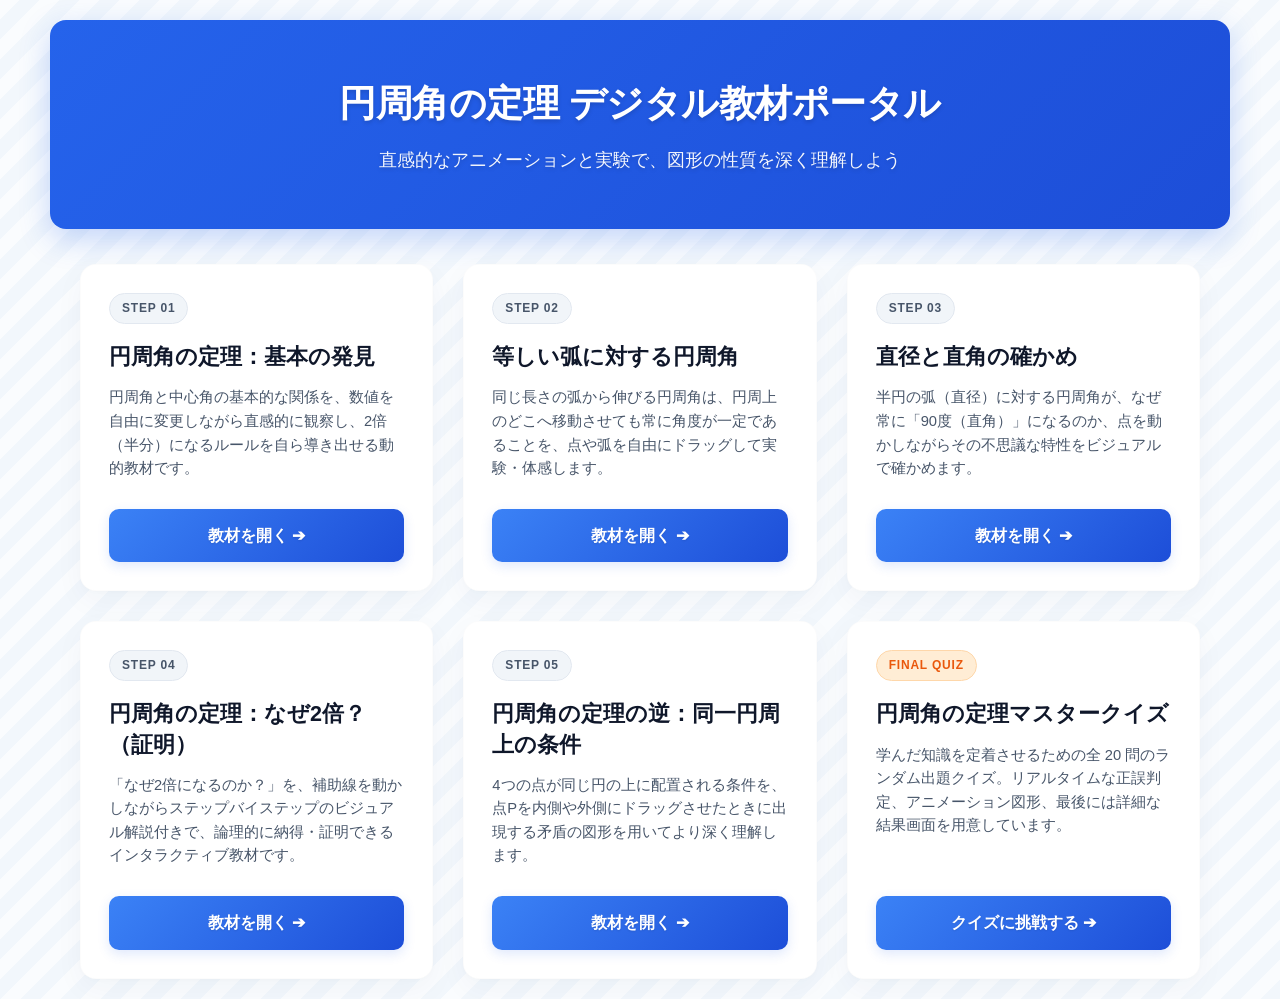
==== index.html @ 13864839 "Add files via upload" ====
<!DOCTYPE html>
<html lang="ja">
<head>
    <meta charset="UTF-8">
    <meta name="viewport" content="width=device-width, initial-scale=1.0">
    <title>円周角の定理 デジタル教材ポータル</title>
    <link rel="stylesheet" href="style.css">
    <style>
        /* index.html固有の最高級モダンレイアウト記述 */
        header {
            background: linear-gradient(135deg, #2563eb, #1d4ed8); /* 深みのある鮮やかなグラデーション */
            color: white;
            padding: 55px 20px;
            text-align: center;
            border-radius: 16px;
            box-shadow: 0 10px 30px rgba(37, 99, 235, 0.25);
            max-width: 1140px;
            margin: 0 auto 35px auto;
            text-shadow: 0 2px 4px rgba(0,0,0,0.15);
        }

        header h1 {
            margin: 0;
            font-size: 2.3rem;
            font-weight: 800;
            letter-spacing: -0.5px;
        }

        header p {
            margin: 12px 0 0 0;
            font-size: 1.1rem;
            opacity: 0.95;
            font-weight: 500;
        }

        main {
            max-width: 1140px;
            margin: 0 auto;
            padding: 0 10px;
            width: 100%;
            box-sizing: border-box;
        }

        .grid {
            display: grid;
            grid-template-columns: repeat(auto-fill, minmax(320px, 1fr));
            gap: 30px;
            text-align: left;
        }

        .card {
            background-color: #ffffff;
            border-radius: 16px;
            /* 柔らかく大きな高級シャドウ */
            box-shadow: 0 10px 30px rgba(0, 50, 100, 0.04), 0 2px 4px rgba(0, 0, 0, 0.01);
            overflow: hidden;
            display: flex;
            flex-direction: column;
            transition: transform 0.25s cubic-bezier(0.4, 0, 0.2, 1), box-shadow 0.25s cubic-bezier(0.4, 0, 0.2, 1);
            border: 1px solid rgba(0,0,0,0.01);
        }

        .card:hover {
            transform: translateY(-6px); /* ふわっと大きく浮き上がる */
            box-shadow: 0 20px 40px rgba(0, 50, 100, 0.12);
        }

        .card-body {
            padding: 28px;
            flex-grow: 1;
        }

        .step-badge {
            display: inline-block;
            background-color: #f1f5f9;
            color: #475569;
            font-size: 0.75rem;
            font-weight: 800;
            padding: 5px 12px;
            border-radius: 30px;
            margin-bottom: 18px;
            letter-spacing: 0.8px;
            border: 1px solid #e2e8f0;
        }
        
        .card:last-child .step-badge {
            background-color: #ffedd5;
            color: #ea580c;
            border-color: #fed7aa;
        }

        .card-title {
            margin: 0 0 14px 0;
            font-size: 1.35rem;
            font-weight: 800;
            color: #0f172a;
            line-height: 1.4;
        }

        .card-text {
            margin: 0;
            color: #475569;
            font-size: 0.92rem;
            line-height: 1.6;
        }

        .card-footer {
            padding: 0 28px 28px 28px;
            background-color: #ffffff;
        }

        .btn-link {
            display: flex;
            align-items: center;
            justify-content: center;
            background: linear-gradient(135deg, #3b82f6, #1d4ed8);
            color: white;
            text-decoration: none;
            padding: 14px;
            border-radius: 10px;
            font-weight: 800;
            font-size: 1rem;
            box-shadow: 0 4px 12px rgba(37, 99, 235, 0.15);
            text-shadow: 0 1px 2px rgba(0,0,0,0.1);
            transition: all 0.2s ease;
        }

        .btn-link:hover {
            background: linear-gradient(135deg, #60a5fa, #2563eb);
            box-shadow: 0 6px 18px rgba(37, 99, 235, 0.3);
            transform: translateY(-1px);
        }
        .btn-link:active {
            transform: translateY(1px);
        }
    </style>
</head>
<body>

    <header>
        <h1>円周角の定理 デジタル教材ポータル</h1>
        <p>直感的なアニメーションと実験で、図形の性質を深く理解しよう</p>
    </header>

    <main>
        <div class="grid">
            <div class="card">
                <div class="card-body">
                    <span class="step-badge">STEP 01</span>
                    <h2 class="card-title">円周角の定理：基本の発見</h2>
                    <p class="card-text">円周角と中心角の基本的な関係を、数値を自由に変更しながら直感的に観察し、2倍（半分）になるルールを自ら導き出せる動的教材です。</p>
                </div>
                <div class="card-footer">
                    <a href="step1.html" class="btn-link">教材を開く ➔</a>
                </div>
            </div>

            <div class="card">
                <div class="card-body">
                    <span class="step-badge">STEP 02</span>
                    <h2 class="card-title">等しい弧に対する円周角</h2>
                    <p class="card-text">同じ長さの弧から伸びる円周角は、円周上のどこへ移動させても常に角度が一定であることを、点や弧を自由にドラッグして実験・体感します。</p>
                </div>
                <div class="card-footer">
                    <a href="step2.html" class="btn-link">教材を開く ➔</a>
                </div>
            </div>

            <div class="card">
                <div class="card-body">
                    <span class="step-badge">STEP 03</span>
                    <h2 class="card-title">直径と直角の確かめ</h2>
                    <p class="card-text">半円の弧（直径）に対する円周角が、なぜ常に「90度（直角）」になるのか、点を動かしながらその不思議な特性をビジュアルで確かめます。</p>
                </div>
                <div class="card-footer">
                    <a href="step3.html" class="btn-link">教材を開く ➔</a>
                </div>
            </div>

            <div class="card">
                <div class="card-body">
                    <span class="step-badge">STEP 04</span>
                    <h2 class="card-title">円周角の定理：なぜ2倍？（証明）</h2>
                    <p class="card-text">「なぜ2倍になるのか？」を、補助線を動かしながらステップバイステップのビジュアル解説付きで、論理的に納得・証明できるインタラクティブ教材です。</p>
                </div>
                <div class="card-footer">
                    <a href="step4.html" class="btn-link">教材を開く ➔</a>
                </div>
            </div>

            <div class="card">
                <div class="card-body">
                    <span class="step-badge">STEP 05</span>
                    <h2 class="card-title">円周角の定理の逆：同一円周上の条件</h2>
                    <p class="card-text">4つの点が同じ円の上に配置される条件を、点Pを内側や外側にドラッグさせたときに出現する矛盾の図形を用いてより深く理解します。</p>
                </div>
                <div class="card-footer">
                    <a href="step5.html" class="btn-link">教材を開く ➔</a>
                </div>
            </div>

            <div class="card">
                <div class="card-body">
                    <span class="step-badge">FINAL QUIZ</span>
                    <h2 class="card-title">円周角の定理マスタークイズ</h2>
                    <p class="card-text">学んだ知識を定着させるための全 20 問のランダム出題クイズ。リアルタイムな正誤判定、アニメーション図形、最後には詳細な結果画面を用意しています。</p>
                </div>
                <div class="card-footer">
                    <a href="step6.html" class="btn-link">クイズに挑戦する ➔</a>
                </div>
            </div>
        </div>
    </main>

</body>
</html>
---- style.css ----
@charset "UTF-8";

/* ==========================================================================
   全般的な基本スタイル設定（洗練された清潔感のあるストライプ背景）
   ========================================================================== */
body {
    font-family: 'Helvetica Neue', Arial, 'Hiragino Kaku Gothic ProN', 'Hiragino Sans', Meiryo, sans-serif;
    text-align: center;
    margin: 0;
    padding: 20px;
    color: #2d3748; /* 文字色を少し濃くしてくっきりと */
    line-height: 1.6;

    /* 清潔感のある、気持ち悪さのないアイスブルー */
    background-color: #f2f7fc;
    
    /* 純白の細い斜めラインを等間隔で引くCSS幾何学デザイン */
    background-image: linear-gradient(
        135deg, 
        rgba(255, 255, 255, 0.6) 25%, 
        transparent 25%, 
        transparent 50%, 
        rgba(255, 255, 255, 0.6) 50%, 
        rgba(255, 255, 255, 0.6) 75%, 
        transparent 75%, 
        transparent
    );
    background-size: 40px 40px;
    
    /* 非常に静かに、心地よくラインが流れ続けるアニメーション */
    animation: cleanStripes 40s linear infinite;
}

@keyframes cleanStripes {
    0% { background-position: 0 0; }
    100% { background-position: 40px 40px; }
}

/* タイトルなどの装飾（一貫性を持たせるため追加） */
h2 {
    font-weight: 800;
    color: #0f172a;
    margin-top: 30px;
    margin-bottom: 5px;
}

/* 共通の説明テキストスタイル */
.description {
    max-width: 620px;
    margin: 0 auto 20px auto;
    font-size: 0.98em;
    line-height: 1.6;
    color: #4a5568;
    background: rgba(255, 255, 255, 0.7);
    padding: 10px 15px;
    border-radius: 30px;
    display: inline-block;
    box-shadow: 0 2px 8px rgba(0,0,0,0.02);
}

/* ==========================================================================
   レイアウトコンテナ（全ページで破綻しない共通分割定義）
   ========================================================================== */
.container { 
    display: flex; 
    flex-direction: row; 
    align-items: flex-end; /* 下側を綺麗に揃える */
    justify-content: center; 
    gap: 50px; 
    max-width: 1300px; 
    margin: 40px auto; 
    padding: 0 20px;
    box-sizing: border-box;
}

/* ==========================================================================
   作図キャンバスまわりのデザイン（立体的なシャドウ）
   ========================================================================= */
.canvas-area,
.canvas-container {
    display: flex;
    flex-direction: column;
    align-items: center;
    flex: 0 0 auto;
}

canvas {
    border: none;
    background-color: #ffffff;
    border-radius: 16px; /* 角をより丸くしてモダンに */
    box-shadow: 0 12px 30px rgba(0, 50, 100, 0.08), 0 2px 4px rgba(0, 0, 0, 0.02);
    cursor: pointer;
    transition: transform 0.2s ease;
}
canvas:hover {
    transform: scale(1.01); /* マウスを乗せるとわずかに浮き上がる */
}

/* ==========================================================================
   コントロール・角度表示エリア（カード型の高級感あるデザイン）
   ========================================================================== */
.controls {
    width: 100%;
    margin-bottom: 15px;
    background: #ffffff;
    padding: 20px 25px;
    border-radius: 14px;
    box-shadow: 0 10px 25px rgba(0, 50, 100, 0.05);
    box-sizing: border-box;
    display: flex;
    flex-direction: column;
    gap: 15px;
    align-items: center;
    justify-content: center;
    border: 1px solid rgba(0, 123, 255, 0.05);
    font-size: 0.95rem;
    color: #334155;
}

.controls label {
    display: flex;
    align-items: center;
    justify-content: center;
    gap: 12px;
    font-weight: 700;
    color: #2d3748;
    font-size: 1.05rem;
}

/* 数値入力フォーム（STEP1用） */
input[type="number"] {
    padding: 8px 12px;
    border: 2px solid #cbd5e1;
    border-radius: 8px;
    font-size: 1.05rem;
    font-weight: bold;
    width: 80px;
    text-align: center;
    color: #1e293b;
    background-color: #f8fafc;
    transition: all 0.2s ease;
}
input[type="number"]:focus {
    border-color: #3b82f6;
    background-color: #ffffff;
    outline: none;
    box-shadow: 0 0 0 3px rgba(59, 130, 246, 0.15);
}

/* スライダーバー */
input[type="range"] {
    -webkit-appearance: none;
    appearance: none;
    width: 280px;
    height: 8px;
    background: #e2e8f0;
    border-radius: 6px;
    outline: none;
    vertical-align: middle;
    margin-left: 10px;
}
input[type="range"]::-webkit-slider-thumb {
    -webkit-appearance: none;
    width: 22px;
    height: 22px;
    border-radius: 50%;
    background: linear-gradient(135deg, #3b82f6, #1d4ed8); /* 青のグラデーションツマミ */
    cursor: pointer;
    box-shadow: 0 2px 6px rgba(29, 78, 216, 0.3);
    transition: transform 0.1s ease, background 0.2s;
}
input[type="range"]::-webkit-slider-thumb:hover {
    transform: scale(1.15);
    background: linear-gradient(135deg, #60a5fa, #1d4ed8);
}

#angleVal {
    display: inline-block;
    min-width: 40px;
    text-align: right;
    color: #2563eb;
    font-size: 1.2rem;
    font-weight: 800;
}

/* 角度の数値表示バッジ（色みをはっきりと、読みやすく変更） */
.angle-display {
    font-weight: 800;
    padding: 8px 16px;
    border-radius: 30px;
    font-size: 1rem;
    letter-spacing: 0.5px;
    box-shadow: 0 2px 8px rgba(0,0,0,0.04);
}
#pAngleDisplay { color: #dc2626; background-color: #fee2e2; border: 1px solid #fca5a5; }
#qAngleDisplay { color: #16a34a; background-color: #dcfce7; border: 1px solid #86efac; }

.hint {
    font-size: 0.88em;
    font-weight: bold;
    color: #475569;
    margin-top: 12px;
    background: #e2e8f0;
    padding: 6px 16px;
    border-radius: 30px;
    display: inline-block;
}

/* ==========================================================================
   ボタンのデザイン（地味さをなくした最高級のグラデーション仕様）
   ========================================================================== */
.btn-group {
    display: flex;
    justify-content: space-between;
    gap: 12px;
    margin-top: 20px;
    padding-top: 0;
    width: 100%;
}

.controls button,
.btn-group button {
    flex: 1;
    min-width: 0;
    padding: 12px 14px;
    font-weight: 800;
    font-size: 0.95rem;
    cursor: pointer;
    /* 鮮やかで美しい青の立体グラデーション */
    background: linear-gradient(135deg, #3b82f6, #1d4ed8);
    color: white;
    border: none;
    border-radius: 4px;
    display: inline-flex;
    align-items: center;
    justify-content: center;
    gap: 6px;
    box-shadow: 0 4px 12px rgba(37, 99, 235, 0.2);
    text-shadow: 0 1px 2px rgba(0,0,0,0.1);
    transition: all 0.2s cubic-bezier(0.4, 0, 0.2, 1);
    white-space: nowrap;
    margin: 0 !important;
}

/* スマホ等でのボタン縦並び調整 */
.controls { flex-direction: column; }
@media (min-width: 400px) { .controls { flex-direction: row; flex-wrap: wrap; } }

button:hover:not(:disabled) {
    background: linear-gradient(135deg, #60a5fa, #2563eb);
    box-shadow: 0 6px 18px rgba(37, 99, 235, 0.35);
    transform: translateY(-2px); /* ボタンが少し浮く */
}
button:active:not(:disabled) {
    transform: translateY(1px); /* 押した時に凹む心地よいフィードバック */
    box-shadow: 0 2px 6px rgba(37, 99, 235, 0.2);
}
button:disabled {
    background: #e2e8f0;
    color: #94a3b8;
    box-shadow: none;
    text-shadow: none;
    cursor: not-allowed;
}

/* リセット系ボタン（シックで洗練されたダークグレー） */
#resetBtn,
#resetBlanksBtn {
    background: linear-gradient(135deg, #64748b, #334155);
    box-shadow: 0 4px 12px rgba(51, 65, 85, 0.2);
}
#resetBtn:hover,
#resetBlanksBtn:hover {
    background: linear-gradient(135deg, #94a3b8, #475569);
    box-shadow: 0 6px 18px rgba(51, 65, 85, 0.35);
}

/* ==========================================================================
   右側：解説パネル・ステップカードのデザイン
   ========================================================================== */
.panel {
    flex: 1 1 580px;
    max-width: 580px;
    text-align: left;
    background: #f8fafc;
    padding: 25px;
    border-radius: 12px;
    box-shadow: 0 1px 3px rgba(0,0,0,0.05);
    box-sizing: border-box;
    display: flex;
    flex-direction: column;
    border: 1px solid rgba(0,0,0,0.02);
    margin-bottom: 5px;
}

.panel h3 {
    margin-top: 0;
    color: #0f172a;
    font-size: 1.2rem;
    font-weight: 800;
    border-bottom: 2px solid #f1f5f9;
    padding-bottom: 12px;
    margin-bottom: 15px;
}

.panel hr {
    border: 0;
    border-top: 1px solid #e2e8f0;
    margin-bottom: 20px;
}

.click-notice {
    background-color: #fff7ed;
    color: #ea580c;
    border: 1px solid #ffedd5;
    padding: 12px 15px;
    border-radius: 10px;
    font-size: 0.95em;
    font-weight: 800;
    margin-bottom: 20px;
    text-align: center;
    box-shadow: 0 2px 6px rgba(234, 88, 12, 0.04);
}

.proof-step {
    min-height: 160px;
    font-size: 0.95rem;
    line-height: 1.7;
    color: #334155;
    margin-bottom: 15px;
    padding: 16px;
    border-left: 6px solid #cbd5e1;
    background: #f8fafc;
    border-radius: 0 10px 10px 0;
    transition: all 0.3s cubic-bezier(0.4, 0, 0.2, 1);
    opacity: 0.5;
}

/* 証明ステップの一覧を出すページ用のアクティブ表示 */
.proof-step.active {
    border-left-color: #2563eb;
    background: #eff6ff;
    box-shadow: 0 6px 15px rgba(37, 99, 235, 0.06);
    opacity: 1;
    transform: translateX(4px); /* アクティブなステップが右に少しズレて際立つ */
}
.proof-step strong {
    font-size: 1.1rem;
    color: #0f172a;
    display: inline-block;
    margin-bottom: 8px;
}

/* ==========================================================================
   伏せ字（シークレットマスク）のデザイン
   ========================================================================== */
.secret-blank {
    display: inline-block;
    background: linear-gradient(135deg, #fef3c7, #fde68a); /* うっすらグラデーション */
    border: 1px dashed #d97706 !important;
    color: transparent !important;
    padding: 4px 10px;
    margin: 2px 4px;
    border-radius: 6px;
    user-select: none;
    transition: all 0.2s ease;
    font-weight: bold;
    position: relative;
    text-shadow: none !important;
    pointer-events: none;
    box-shadow: 0 2px 4px rgba(217, 119, 6, 0.05);
}

.proof-step.active .secret-blank:not(.revealed) {
    cursor: pointer;
    pointer-events: auto;
}
.proof-step.active .secret-blank:not(.revealed):hover {
    background: linear-gradient(135deg, #fde68a, #fcd34d);
    border-color: #b45309 !important;
    transform: scale(1.05);
    box-shadow: 0 4px 8px rgba(217, 119, 6, 0.15);
}

.secret-blank.revealed {
    background: linear-gradient(135deg, #f0fdf4, #dcfce7) !important;
    border: 1px solid #16a34a !important;
    color: #14532d !important;
    cursor: default;
    pointer-events: none;
    transform: none !important;
    box-shadow: none;
}

.secret-blank mjx-container { visibility: hidden; }
.secret-blank.revealed mjx-container { visibility: visible; }

/* ==========================================================================
   右下：固定配置の家ボタン（🏠）＆極上モダンツールチップ
   ========================================================================== */
   .home-btn {
    position: fixed; 
    bottom: 25px; 
    right: 25px; 
    z-index: 9999; 
    background: linear-gradient(135deg, #2563eb, #1d4ed8); 
    color: white; 
    width: 56px; 
    height: 56px; 
    border-radius: 50%; 
    display: flex; 
    align-items: center; 
    justify-content: center; 
    text-decoration: none; 
    font-size: 24px; 
    box-shadow: 0 4px 14px rgba(37, 99, 235, 0.4); 
    transition: transform 0.25s cubic-bezier(0.34, 1.56, 0.64, 1); /* 弾むような小気味いい動き */
}

/* カーソルが乗ったときのボタン本体の拡大 */
.home-btn:hover {
    transform: scale(1.1) rotate(-5deg); /* わずかに傾けて遊び心をプラス */
}

/* ツールチップ（吹き出し本体） */
.home-btn::after {
    content: "ポータルに戻る";
    position: absolute;
    bottom: 74px; /* ボタンとの距離を最適化 */
    right: 0;
    background: rgba(15, 23, 42, 0.95); /* 深いネイビー＋わずかな透過 */
    backdrop-filter: blur(4px); /* 背景をほんのりぼかすモダンエフェクト */
    color: #ffffff;
    font-size: 11px;
    font-weight: 600;
    letter-spacing: 0.5px;
    padding: 7px 14px;
    border-radius: 20px; /* 丸みのあるカプセル型にして今風に */
    white-space: nowrap;
    box-shadow: 0 10px 20px rgba(15, 23, 42, 0.15), 0 3px 6px rgba(15, 23, 42, 0.1);
    opacity: 0;
    pointer-events: none;
    transform: translateY(8px) scale(0.95); /* 下から小さく湧き出るような初期状態 */
    transition: opacity 0.2s cubic-bezier(0.4, 0, 0.2, 1), 
                transform 0.2s cubic-bezier(0.4, 0, 0.2, 1);
}

/* 吹き出しの小さな三角形（矢印）を新規追加！ */
.home-btn::before {
    content: "";
    position: absolute;
    bottom: 66px;
    right: 22px; /* ボタンの中央に綺麗に合わせる調整 */
    border-width: 5px 5px 0 5px;
    border-style: solid;
    border-color: rgba(15, 23, 42, 0.95) transparent transparent transparent;
    opacity: 0;
    pointer-events: none;
    transform: translateY(8px);
    transition: opacity 0.2s cubic-bezier(0.4, 0, 0.2, 1), 
                transform 0.2s cubic-bezier(0.4, 0, 0.2, 1);
}

/* ホバーしたときに吹き出しと矢印をふわっと連動表示 */
.home-btn:hover::after,
.home-btn:hover::before {
    opacity: 1;
    transform: translateY(0) scale(1);
}

/* ==========================================================================
   レスポンシブメディアクエリ（全画面対応）
   ========================================================================== */
@media (max-width: 1024px) {
    .container {
        flex-direction: column;
        align-items: center;
        gap: 30px;
    }
    .panel {
        max-width: 100%;
        width: 100%;
        min-width: 100%;
    }
}
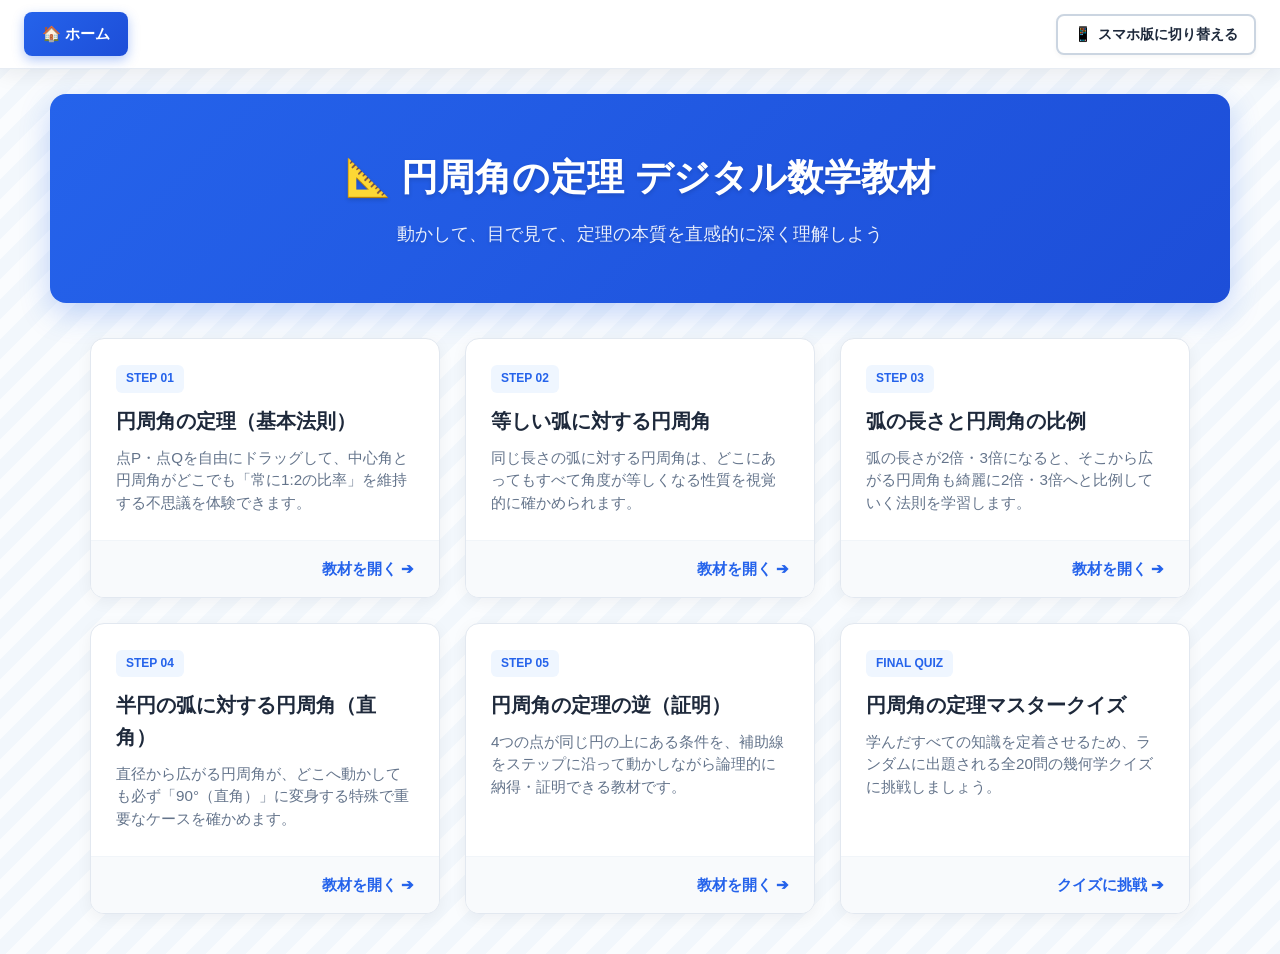
==== commit 1f13b2d7: "Update index.html" ====
--- a/index.html
+++ b/index.html
@@ -6,9 +6,8 @@
     <title>円周角の定理 デジタル教材ポータル</title>
     <link rel="stylesheet" href="style.css">
     <style>
-        /* index.html固有の最高級モダンレイアウト記述 */
-        header {
-            background: linear-gradient(135deg, #2563eb, #1d4ed8); /* 深みのある鮮やかなグラデーション */
+        header.hero-section {
+            background: linear-gradient(135deg, #2563eb, #1d4ed8);
             color: white;
             padding: 55px 20px;
             text-align: center;
@@ -18,199 +17,137 @@
             margin: 0 auto 35px auto;
             text-shadow: 0 2px 4px rgba(0,0,0,0.15);
         }
-
-        header h1 {
-            margin: 0;
-            font-size: 2.3rem;
-            font-weight: 800;
-            letter-spacing: -0.5px;
-        }
-
-        header p {
-            margin: 12px 0 0 0;
-            font-size: 1.1rem;
-            opacity: 0.95;
-            font-weight: 500;
-        }
-
-        main {
+        header.hero-section h1 { margin: 0; font-size: 2.3rem; font-weight: 800; }
+        header.hero-section p { margin: 12px 0 0 0; font-size: 1.1rem; opacity: 0.9; }
+        .grid {
+            display: grid;
+            grid-template-columns: repeat(auto-fit, minmax(320px, 1fr));
+            gap: 25px;
             max-width: 1140px;
             margin: 0 auto;
-            padding: 0 10px;
-            width: 100%;
+            padding: 0 20px;
             box-sizing: border-box;
         }
-
-        .grid {
-            display: grid;
-            grid-template-columns: repeat(auto-fill, minmax(320px, 1fr));
-            gap: 30px;
-            text-align: left;
-        }
-
         .card {
-            background-color: #ffffff;
-            border-radius: 16px;
-            /* 柔らかく大きな高級シャドウ */
-            box-shadow: 0 10px 30px rgba(0, 50, 100, 0.04), 0 2px 4px rgba(0, 0, 0, 0.01);
-            overflow: hidden;
+            background: #ffffff;
+            border-radius: 14px;
+            box-shadow: 0 4px 16px rgba(15, 23, 42, 0.05);
+            border: 1px solid #e2e8f0;
             display: flex;
             flex-direction: column;
-            transition: transform 0.25s cubic-bezier(0.4, 0, 0.2, 1), box-shadow 0.25s cubic-bezier(0.4, 0, 0.2, 1);
-            border: 1px solid rgba(0,0,0,0.01);
+            overflow: hidden;
+            transition: all 0.25s ease;
         }
-
-        .card:hover {
-            transform: translateY(-6px); /* ふわっと大きく浮き上がる */
-            box-shadow: 0 20px 40px rgba(0, 50, 100, 0.12);
-        }
-
-        .card-body {
-            padding: 28px;
-            flex-grow: 1;
-        }
-
+        .card:hover { transform: translateY(-4px); box-shadow: 0 12px 24px rgba(15, 23, 42, 0.1); }
+        .card-body { padding: 25px; flex-grow: 1; text-align: left; }
         .step-badge {
             display: inline-block;
-            background-color: #f1f5f9;
-            color: #475569;
+            background: #eff6ff;
+            color: #2563eb;
+            padding: 4px 10px;
+            border-radius: 6px;
             font-size: 0.75rem;
-            font-weight: 800;
-            padding: 5px 12px;
-            border-radius: 30px;
-            margin-bottom: 18px;
-            letter-spacing: 0.8px;
-            border: 1px solid #e2e8f0;
+            font-weight: 700;
+            margin-bottom: 12px;
         }
-        
-        .card:last-child .step-badge {
-            background-color: #ffedd5;
-            color: #ea580c;
-            border-color: #fed7aa;
-        }
-
-        .card-title {
-            margin: 0 0 14px 0;
-            font-size: 1.35rem;
-            font-weight: 800;
-            color: #0f172a;
-            line-height: 1.4;
-        }
-
-        .card-text {
-            margin: 0;
-            color: #475569;
-            font-size: 0.92rem;
-            line-height: 1.6;
-        }
-
-        .card-footer {
-            padding: 0 28px 28px 28px;
-            background-color: #ffffff;
-        }
-
-        .btn-link {
-            display: flex;
-            align-items: center;
-            justify-content: center;
-            background: linear-gradient(135deg, #3b82f6, #1d4ed8);
-            color: white;
-            text-decoration: none;
-            padding: 14px;
-            border-radius: 10px;
-            font-weight: 800;
-            font-size: 1rem;
-            box-shadow: 0 4px 12px rgba(37, 99, 235, 0.15);
-            text-shadow: 0 1px 2px rgba(0,0,0,0.1);
-            transition: all 0.2s ease;
-        }
-
-        .btn-link:hover {
-            background: linear-gradient(135deg, #60a5fa, #2563eb);
-            box-shadow: 0 6px 18px rgba(37, 99, 235, 0.3);
-            transform: translateY(-1px);
-        }
-        .btn-link:active {
-            transform: translateY(1px);
-        }
+        .card-title { margin: 0 0 10px 0; font-size: 1.25rem; font-weight: 700; color: #1e293b; }
+        .card-text { margin: 0; font-size: 0.95rem; color: #64748b; line-height: 1.5; }
+        .card-footer { padding: 15px 25px; background: #f8fafc; border-top: 1px solid #f1f5f9; text-align: right; }
+        .btn-link { color: #2563eb; text-decoration: none; font-weight: 700; font-size: 0.95rem; }
     </style>
 </head>
 <body>
 
-    <header>
-        <h1>円周角の定理 デジタル教材ポータル</h1>
-        <p>直感的なアニメーションと実験で、図形の性質を深く理解しよう</p>
-    </header>
+<header class="custom-header">
+    <a href="index.html" class="enhanced-home-btn">🏠 ホーム</a>
+    <button id="toggleViewBtn" class="toggle-view-btn">
+        <span id="toggleViewIcon">📱</span> <span id="toggleViewText">スマホ版に切り替える</span>
+    </button>
+</header>
 
-    <main>
-        <div class="grid">
-            <div class="card">
-                <div class="card-body">
-                    <span class="step-badge">STEP 01</span>
-                    <h2 class="card-title">円周角の定理：基本の発見</h2>
-                    <p class="card-text">円周角と中心角の基本的な関係を、数値を自由に変更しながら直感的に観察し、2倍（半分）になるルールを自ら導き出せる動的教材です。</p>
-                </div>
-                <div class="card-footer">
-                    <a href="step1.html" class="btn-link">教材を開く ➔</a>
-                </div>
-            </div>
+<header class="hero-section">
+    <h1>📐 円周角の定理 デジタル数学教材</h1>
+    <p>動かして、目で見て、定理の本質を直感的に深く理解しよう</p>
+</header>
 
-            <div class="card">
-                <div class="card-body">
-                    <span class="step-badge">STEP 02</span>
-                    <h2 class="card-title">等しい弧に対する円周角</h2>
-                    <p class="card-text">同じ長さの弧から伸びる円周角は、円周上のどこへ移動させても常に角度が一定であることを、点や弧を自由にドラッグして実験・体感します。</p>
-                </div>
-                <div class="card-footer">
-                    <a href="step2.html" class="btn-link">教材を開く ➔</a>
-                </div>
-            </div>
+<main class="grid">
+    <div class="card">
+        <div class="card-body">
+            <span class="step-badge">STEP 01</span>
+            <h2 class="card-title">円周角の定理（基本法則）</h2>
+            <p class="card-text">点P・点Qを自由にドラッグして、中心角と円周角がどこでも「常に1:2の比率」を維持する不思議を体験できます。</p>
+        </div>
+        <div class="card-footer"><a href="step1.html" class="btn-link">教材を開く ➔</a></div>
+    </div>
+    <div class="card">
+        <div class="card-body">
+            <span class="step-badge">STEP 02</span>
+            <h2 class="card-title">等しい弧に対する円周角</h2>
+            <p class="card-text">同じ長さの弧に対する円周角は、どこにあってもすべて角度が等しくなる性質を視覚的に確かめられます。</p>
+        </div>
+        <div class="card-footer"><a href="step2.html" class="btn-link">教材を開く ➔</a></div>
+    </div>
+    <div class="card">
+        <div class="card-body">
+            <span class="step-badge">STEP 03</span>
+            <h2 class="card-title">弧の長さと円周角の比例</h2>
+            <p class="card-text">弧の長さが2倍・3倍になると、そこから広がる円周角も綺麗に2倍・3倍へと比例していく法則を学習します。</p>
+        </div>
+        <div class="card-footer"><a href="step3.html" class="btn-link">教材を開く ➔</a></div>
+    </div>
+    <div class="card">
+        <div class="card-body">
+            <span class="step-badge">STEP 04</span>
+            <h2 class="card-title">半円の弧に対する円周角（直角）</h2>
+            <p class="card-text">直径から広がる円周角が、どこへ動かしても必ず「90°（直角）」に変身する特殊で重要なケースを確かめます。</p>
+        </div>
+        <div class="card-footer"><a href="step4.html" class="btn-link">教材を開く ➔</a></div>
+    </div>
+    <div class="card">
+        <div class="card-body">
+            <span class="step-badge">STEP 05</span>
+            <h2 class="card-title">円周角の定理の逆（証明）</h2>
+            <p class="card-text">4つの点が同じ円の上にある条件を、補助線をステップに沿って動かしながら論理的に納得・証明できる教材です。</p>
+        </div>
+        <div class="card-footer"><a href="step5.html" class="btn-link">教材を開く ➔</a></div>
+    </div>
+    <div class="card">
+        <div class="card-body">
+            <span class="step-badge">FINAL QUIZ</span>
+            <h2 class="card-title">円周角の定理マスタークイズ</h2>
+            <p class="card-text">学んだすべての知識を定着させるため、ランダムに出題される全20問の幾何学クイズに挑戦しましょう。</p>
+        </div>
+        <div class="card-footer"><a href="step6.html" class="btn-link">クイズに挑戦 ➔</a></div>
+    </div>
+</main>
 
-            <div class="card">
-                <div class="card-body">
-                    <span class="step-badge">STEP 03</span>
-                    <h2 class="card-title">直径と直角の確かめ</h2>
-                    <p class="card-text">半円の弧（直径）に対する円周角が、なぜ常に「90度（直角）」になるのか、点を動かしながらその不思議な特性をビジュアルで確かめます。</p>
-                </div>
-                <div class="card-footer">
-                    <a href="step3.html" class="btn-link">教材を開く ➔</a>
-                </div>
-            </div>
+<script>
+document.addEventListener("DOMContentLoaded", () => {
+    const toggleViewBtn = document.getElementById("toggleViewBtn");
+    const toggleViewIcon = document.getElementById("toggleViewIcon");
+    const toggleViewText = document.getElementById("toggleViewText");
+    const body = document.body;
 
-            <div class="card">
-                <div class="card-body">
-                    <span class="step-badge">STEP 04</span>
-                    <h2 class="card-title">円周角の定理：なぜ2倍？（証明）</h2>
-                    <p class="card-text">「なぜ2倍になるのか？」を、補助線を動かしながらステップバイステップのビジュアル解説付きで、論理的に納得・証明できるインタラクティブ教材です。</p>
-                </div>
-                <div class="card-footer">
-                    <a href="step4.html" class="btn-link">教材を開く ➔</a>
-                </div>
-            </div>
+    if(localStorage.getItem("forcedMobile") === "true") {
+        body.classList.add("forced-mobile");
+        toggleViewIcon.textContent = "💻";
+        toggleViewText.textContent = "PC版に切り替える";
+    }
 
-            <div class="card">
-                <div class="card-body">
-                    <span class="step-badge">STEP 05</span>
-                    <h2 class="card-title">円周角の定理の逆：同一円周上の条件</h2>
-                    <p class="card-text">4つの点が同じ円の上に配置される条件を、点Pを内側や外側にドラッグさせたときに出現する矛盾の図形を用いてより深く理解します。</p>
-                </div>
-                <div class="card-footer">
-                    <a href="step5.html" class="btn-link">教材を開く ➔</a>
-                </div>
-            </div>
-
-            <div class="card">
-                <div class="card-body">
-                    <span class="step-badge">FINAL QUIZ</span>
-                    <h2 class="card-title">円周角の定理マスタークイズ</h2>
-                    <p class="card-text">学んだ知識を定着させるための全 20 問のランダム出題クイズ。リアルタイムな正誤判定、アニメーション図形、最後には詳細な結果画面を用意しています。</p>
-                </div>
-                <div class="card-footer">
-                    <a href="step6.html" class="btn-link">クイズに挑戦する ➔</a>
-                </div>
-            </div>
-        </div>
-    </main>
-
+    toggleViewBtn.addEventListener("click", () => {
+        if (body.classList.contains("forced-mobile")) {
+            body.classList.remove("forced-mobile");
+            localStorage.setItem("forcedMobile", "false");
+            toggleViewIcon.textContent = "📱";
+            toggleViewText.textContent = "スマホ版に切り替える";
+        } else {
+            body.classList.add("forced-mobile");
+            localStorage.setItem("forcedMobile", "true");
+            toggleViewIcon.textContent = "💻";
+            toggleViewText.textContent = "PC版に切り替える";
+        }
+    });
+});
+</script>
 </body>
-</html>+</html>
--- a/style.css
+++ b/style.css
@@ -1,20 +1,16 @@
 @charset "UTF-8";
 
 /* ==========================================================================
-   全般的な基本スタイル設定（洗練された清潔感のあるストライプ背景）
+   全般的な基本スタイル設定
    ========================================================================== */
 body {
     font-family: 'Helvetica Neue', Arial, 'Hiragino Kaku Gothic ProN', 'Hiragino Sans', Meiryo, sans-serif;
     text-align: center;
     margin: 0;
-    padding: 20px;
-    color: #2d3748; /* 文字色を少し濃くしてくっきりと */
+    padding: 0 0 40px 0;
+    color: #2d3748;
     line-height: 1.6;
-
-    /* 清潔感のある、気持ち悪さのないアイスブルー */
     background-color: #f2f7fc;
-    
-    /* 純白の細い斜めラインを等間隔で引くCSS幾何学デザイン */
     background-image: linear-gradient(
         135deg, 
         rgba(255, 255, 255, 0.6) 25%, 
@@ -26,460 +22,186 @@
         transparent
     );
     background-size: 40px 40px;
-    
-    /* 非常に静かに、心地よくラインが流れ続けるアニメーション */
-    animation: cleanStripes 40s linear infinite;
-}
-
-@keyframes cleanStripes {
-    0% { background-position: 0 0; }
-    100% { background-position: 40px 40px; }
-}
-
-/* タイトルなどの装飾（一貫性を持たせるため追加） */
-h2 {
-    font-weight: 800;
-    color: #0f172a;
-    margin-top: 30px;
-    margin-bottom: 5px;
-}
-
-/* 共通の説明テキストスタイル */
-.description {
-    max-width: 620px;
-    margin: 0 auto 20px auto;
-    font-size: 0.98em;
-    line-height: 1.6;
-    color: #4a5568;
-    background: rgba(255, 255, 255, 0.7);
-    padding: 10px 15px;
-    border-radius: 30px;
+}
+
+/* ==========================================================================
+   新設：最高級モダン共通ヘッダー
+   ========================================================================== */
+.custom-header {
+    display: flex;
+    justify-content: space-between;
+    align-items: center;
+    background: rgba(255, 255, 255, 0.95);
+    backdrop-filter: blur(8px);
+    padding: 12px 24px;
+    box-shadow: 0 4px 20px rgba(15, 23, 42, 0.08);
+    position: sticky;
+    top: 0;
+    z-index: 1000;
+    margin-bottom: 25px;
+    border-bottom: 1px solid rgba(226, 232, 240, 0.8);
+    box-sizing: border-box;
+    width: 100%;
+}
+
+/* 劇的に目立つようにしたホームボタン */
+.custom-header .enhanced-home-btn {
+    display: inline-flex;
+    align-items: center;
+    gap: 8px;
+    background: linear-gradient(135deg, #2563eb, #1d4ed8);
+    color: #ffffff;
+    text-decoration: none;
+    padding: 10px 18px;
+    border-radius: 8px;
+    font-weight: bold;
+    font-size: 0.95rem;
+    box-shadow: 0 4px 12px rgba(37, 99, 235, 0.35);
+    transition: all 0.25s cubic-bezier(0.4, 0, 0.2, 1);
+}
+.custom-header .enhanced-home-btn:hover {
+    transform: translateY(-1px);
+    box-shadow: 0 6px 16px rgba(37, 99, 235, 0.45);
+    background: linear-gradient(135deg, #1d4ed8, #1e40af);
+}
+
+/* トグル式：単一の版切り替えボタン */
+.custom-header .toggle-view-btn {
+    background: #ffffff;
+    color: #1e293b;
+    border: 2px solid #cbd5e1;
+    padding: 9px 16px;
+    border-radius: 8px;
+    font-weight: 700;
+    font-size: 0.9rem;
+    cursor: pointer;
+    transition: all 0.2s ease;
+    display: inline-flex;
+    align-items: center;
+    gap: 6px;
+    box-shadow: 0 2px 5px rgba(0,0,0,0.04);
+}
+.custom-header .toggle-view-btn:hover {
+    background: #f8fafc;
+    border-color: #94a3b8;
+}
+
+/* ==========================================================================
+   ナビゲーションボタン群・高級吹き出しツールチップ
+   ========================================================================== */
+.nav-tooltip-wrapper {
+    position: relative;
     display: inline-block;
-    box-shadow: 0 2px 8px rgba(0,0,0,0.02);
-}
-
-/* ==========================================================================
-   レイアウトコンテナ（全ページで破綻しない共通分割定義）
-   ========================================================================== */
-.container { 
-    display: flex; 
-    flex-direction: row; 
-    align-items: flex-end; /* 下側を綺麗に揃える */
-    justify-content: center; 
-    gap: 50px; 
-    max-width: 1300px; 
-    margin: 40px auto; 
+}
+
+.nav-tooltip-wrapper button,
+.controls button {
+    padding: 10px 16px;
+    font-size: 0.95rem;
+    cursor: pointer;
+    border-radius: 6px;
+    border: 1px solid #cbd5e1;
+    background: #ffffff;
+    transition: all 0.2s;
+    font-weight: 600;
+}
+
+.nav-tooltip-wrapper button:disabled {
+    opacity: 0.4;
+    cursor: not-allowed;
+}
+
+/* 汎用吹き出しツールチップ */
+.nav-tooltip-wrapper .tooltip-text {
+    visibility: hidden;
+    width: 160px;
+    background-color: rgba(15, 23, 42, 0.96);
+    color: #ffffff;
+    text-align: center;
+    border-radius: 8px;
+    padding: 8px 12px;
+    position: absolute;
+    z-index: 1100;
+    bottom: 130%;
+    left: 50%;
+    transform: translateX(-50%) translateY(6px);
+    opacity: 0;
+    font-size: 0.8rem;
+    font-weight: 600;
+    line-height: 1.4;
+    transition: opacity 0.2s, transform 0.2s;
+    pointer-events: none;
+    box-shadow: 0 6px 16px rgba(0, 0, 0, 0.2);
+}
+.nav-tooltip-wrapper .tooltip-text::after {
+    content: "";
+    position: absolute;
+    top: 100%;
+    left: 50%;
+    margin-left: -6px;
+    border-width: 6px;
+    border-style: solid;
+    border-color: rgba(15, 23, 42, 0.96) transparent transparent transparent;
+}
+
+/* 初期状態：通常テキストを表示、アイコンは隠す */
+.btn-text-normal { display: inline; }
+.btn-text-icon { display: none; }
+
+/* ==========================================================================
+   レイアウト用共通設定
+   ========================================================================== */
+.container {
+    display: flex;
+    flex-direction: row;
+    justify-content: center;
+    align-items: flex-start;
+    gap: 30px;
+    max-width: 1200px;
+    margin: 0 auto;
     padding: 0 20px;
     box-sizing: border-box;
 }
 
-/* ==========================================================================
-   作図キャンバスまわりのデザイン（立体的なシャドウ）
-   ========================================================================= */
-.canvas-area,
-.canvas-container {
+canvas {
+    background: #ffffff;
+    border-radius: 8px;
+    box-shadow: 0 4px 12px rgba(0,0,0,0.06);
+}
+
+.controls {
+    margin-bottom: 15px;
+    background: #ffffff;
+    padding: 15px;
+    border-radius: 8px;
+    box-shadow: 0 2px 8px rgba(0,0,0,0.04);
     display: flex;
-    flex-direction: column;
-    align-items: center;
-    flex: 0 0 auto;
-}
-
-canvas {
-    border: none;
-    background-color: #ffffff;
-    border-radius: 16px; /* 角をより丸くしてモダンに */
-    box-shadow: 0 12px 30px rgba(0, 50, 100, 0.08), 0 2px 4px rgba(0, 0, 0, 0.02);
-    cursor: pointer;
-    transition: transform 0.2s ease;
-}
-canvas:hover {
-    transform: scale(1.01); /* マウスを乗せるとわずかに浮き上がる */
-}
-
-/* ==========================================================================
-   コントロール・角度表示エリア（カード型の高級感あるデザイン）
-   ========================================================================== */
-.controls {
-    width: 100%;
-    margin-bottom: 15px;
-    background: #ffffff;
-    padding: 20px 25px;
-    border-radius: 14px;
-    box-shadow: 0 10px 25px rgba(0, 50, 100, 0.05);
-    box-sizing: border-box;
-    display: flex;
-    flex-direction: column;
-    gap: 15px;
+    flex-wrap: wrap;
+    gap: 12px;
     align-items: center;
     justify-content: center;
-    border: 1px solid rgba(0, 123, 255, 0.05);
-    font-size: 0.95rem;
-    color: #334155;
-}
-
-.controls label {
-    display: flex;
-    align-items: center;
-    justify-content: center;
-    gap: 12px;
-    font-weight: 700;
-    color: #2d3748;
-    font-size: 1.05rem;
-}
-
-/* 数値入力フォーム（STEP1用） */
-input[type="number"] {
-    padding: 8px 12px;
-    border: 2px solid #cbd5e1;
-    border-radius: 8px;
-    font-size: 1.05rem;
-    font-weight: bold;
-    width: 80px;
-    text-align: center;
-    color: #1e293b;
-    background-color: #f8fafc;
-    transition: all 0.2s ease;
-}
-input[type="number"]:focus {
-    border-color: #3b82f6;
-    background-color: #ffffff;
-    outline: none;
-    box-shadow: 0 0 0 3px rgba(59, 130, 246, 0.15);
-}
-
-/* スライダーバー */
-input[type="range"] {
-    -webkit-appearance: none;
-    appearance: none;
-    width: 280px;
-    height: 8px;
-    background: #e2e8f0;
-    border-radius: 6px;
-    outline: none;
-    vertical-align: middle;
-    margin-left: 10px;
-}
-input[type="range"]::-webkit-slider-thumb {
-    -webkit-appearance: none;
-    width: 22px;
-    height: 22px;
-    border-radius: 50%;
-    background: linear-gradient(135deg, #3b82f6, #1d4ed8); /* 青のグラデーションツマミ */
-    cursor: pointer;
-    box-shadow: 0 2px 6px rgba(29, 78, 216, 0.3);
-    transition: transform 0.1s ease, background 0.2s;
-}
-input[type="range"]::-webkit-slider-thumb:hover {
-    transform: scale(1.15);
-    background: linear-gradient(135deg, #60a5fa, #1d4ed8);
-}
-
-#angleVal {
-    display: inline-block;
-    min-width: 40px;
-    text-align: right;
-    color: #2563eb;
-    font-size: 1.2rem;
-    font-weight: 800;
-}
-
-/* 角度の数値表示バッジ（色みをはっきりと、読みやすく変更） */
-.angle-display {
-    font-weight: 800;
-    padding: 8px 16px;
-    border-radius: 30px;
-    font-size: 1rem;
-    letter-spacing: 0.5px;
-    box-shadow: 0 2px 8px rgba(0,0,0,0.04);
-}
-#pAngleDisplay { color: #dc2626; background-color: #fee2e2; border: 1px solid #fca5a5; }
-#qAngleDisplay { color: #16a34a; background-color: #dcfce7; border: 1px solid #86efac; }
-
-.hint {
-    font-size: 0.88em;
-    font-weight: bold;
-    color: #475569;
-    margin-top: 12px;
-    background: #e2e8f0;
-    padding: 6px 16px;
-    border-radius: 30px;
-    display: inline-block;
-}
-
-/* ==========================================================================
-   ボタンのデザイン（地味さをなくした最高級のグラデーション仕様）
-   ========================================================================== */
-.btn-group {
-    display: flex;
-    justify-content: space-between;
-    gap: 12px;
-    margin-top: 20px;
-    padding-top: 0;
-    width: 100%;
-}
-
-.controls button,
-.btn-group button {
-    flex: 1;
-    min-width: 0;
-    padding: 12px 14px;
-    font-weight: 800;
-    font-size: 0.95rem;
-    cursor: pointer;
-    /* 鮮やかで美しい青の立体グラデーション */
-    background: linear-gradient(135deg, #3b82f6, #1d4ed8);
-    color: white;
-    border: none;
-    border-radius: 4px;
-    display: inline-flex;
-    align-items: center;
-    justify-content: center;
-    gap: 6px;
-    box-shadow: 0 4px 12px rgba(37, 99, 235, 0.2);
-    text-shadow: 0 1px 2px rgba(0,0,0,0.1);
-    transition: all 0.2s cubic-bezier(0.4, 0, 0.2, 1);
-    white-space: nowrap;
-    margin: 0 !important;
-}
-
-/* スマホ等でのボタン縦並び調整 */
-.controls { flex-direction: column; }
-@media (min-width: 400px) { .controls { flex-direction: row; flex-wrap: wrap; } }
-
-button:hover:not(:disabled) {
-    background: linear-gradient(135deg, #60a5fa, #2563eb);
-    box-shadow: 0 6px 18px rgba(37, 99, 235, 0.35);
-    transform: translateY(-2px); /* ボタンが少し浮く */
-}
-button:active:not(:disabled) {
-    transform: translateY(1px); /* 押した時に凹む心地よいフィードバック */
-    box-shadow: 0 2px 6px rgba(37, 99, 235, 0.2);
-}
-button:disabled {
-    background: #e2e8f0;
-    color: #94a3b8;
-    box-shadow: none;
-    text-shadow: none;
-    cursor: not-allowed;
-}
-
-/* リセット系ボタン（シックで洗練されたダークグレー） */
-#resetBtn,
-#resetBlanksBtn {
-    background: linear-gradient(135deg, #64748b, #334155);
-    box-shadow: 0 4px 12px rgba(51, 65, 85, 0.2);
-}
-#resetBtn:hover,
-#resetBlanksBtn:hover {
-    background: linear-gradient(135deg, #94a3b8, #475569);
-    box-shadow: 0 6px 18px rgba(51, 65, 85, 0.35);
-}
-
-/* ==========================================================================
-   右側：解説パネル・ステップカードのデザイン
-   ========================================================================== */
-.panel {
-    flex: 1 1 580px;
-    max-width: 580px;
-    text-align: left;
-    background: #f8fafc;
-    padding: 25px;
-    border-radius: 12px;
-    box-shadow: 0 1px 3px rgba(0,0,0,0.05);
-    box-sizing: border-box;
-    display: flex;
-    flex-direction: column;
-    border: 1px solid rgba(0,0,0,0.02);
-    margin-bottom: 5px;
-}
-
-.panel h3 {
-    margin-top: 0;
-    color: #0f172a;
-    font-size: 1.2rem;
-    font-weight: 800;
-    border-bottom: 2px solid #f1f5f9;
-    padding-bottom: 12px;
-    margin-bottom: 15px;
-}
-
-.panel hr {
-    border: 0;
-    border-top: 1px solid #e2e8f0;
-    margin-bottom: 20px;
-}
-
-.click-notice {
-    background-color: #fff7ed;
-    color: #ea580c;
-    border: 1px solid #ffedd5;
-    padding: 12px 15px;
-    border-radius: 10px;
-    font-size: 0.95em;
-    font-weight: 800;
-    margin-bottom: 20px;
-    text-align: center;
-    box-shadow: 0 2px 6px rgba(234, 88, 12, 0.04);
-}
-
-.proof-step {
-    min-height: 160px;
-    font-size: 0.95rem;
-    line-height: 1.7;
-    color: #334155;
-    margin-bottom: 15px;
-    padding: 16px;
-    border-left: 6px solid #cbd5e1;
-    background: #f8fafc;
-    border-radius: 0 10px 10px 0;
-    transition: all 0.3s cubic-bezier(0.4, 0, 0.2, 1);
-    opacity: 0.5;
-}
-
-/* 証明ステップの一覧を出すページ用のアクティブ表示 */
-.proof-step.active {
-    border-left-color: #2563eb;
-    background: #eff6ff;
-    box-shadow: 0 6px 15px rgba(37, 99, 235, 0.06);
-    opacity: 1;
-    transform: translateX(4px); /* アクティブなステップが右に少しズレて際立つ */
-}
-.proof-step strong {
-    font-size: 1.1rem;
-    color: #0f172a;
-    display: inline-block;
-    margin-bottom: 8px;
-}
-
-/* ==========================================================================
-   伏せ字（シークレットマスク）のデザイン
-   ========================================================================== */
-.secret-blank {
-    display: inline-block;
-    background: linear-gradient(135deg, #fef3c7, #fde68a); /* うっすらグラデーション */
-    border: 1px dashed #d97706 !important;
-    color: transparent !important;
-    padding: 4px 10px;
-    margin: 2px 4px;
-    border-radius: 6px;
-    user-select: none;
-    transition: all 0.2s ease;
-    font-weight: bold;
-    position: relative;
-    text-shadow: none !important;
-    pointer-events: none;
-    box-shadow: 0 2px 4px rgba(217, 119, 6, 0.05);
-}
-
-.proof-step.active .secret-blank:not(.revealed) {
-    cursor: pointer;
-    pointer-events: auto;
-}
-.proof-step.active .secret-blank:not(.revealed):hover {
-    background: linear-gradient(135deg, #fde68a, #fcd34d);
-    border-color: #b45309 !important;
-    transform: scale(1.05);
-    box-shadow: 0 4px 8px rgba(217, 119, 6, 0.15);
-}
-
-.secret-blank.revealed {
-    background: linear-gradient(135deg, #f0fdf4, #dcfce7) !important;
-    border: 1px solid #16a34a !important;
-    color: #14532d !important;
-    cursor: default;
-    pointer-events: none;
-    transform: none !important;
-    box-shadow: none;
-}
-
-.secret-blank mjx-container { visibility: hidden; }
-.secret-blank.revealed mjx-container { visibility: visible; }
-
-/* ==========================================================================
-   右下：固定配置の家ボタン（🏠）＆極上モダンツールチップ
-   ========================================================================== */
-   .home-btn {
-    position: fixed; 
-    bottom: 25px; 
-    right: 25px; 
-    z-index: 9999; 
-    background: linear-gradient(135deg, #2563eb, #1d4ed8); 
-    color: white; 
-    width: 56px; 
-    height: 56px; 
-    border-radius: 50%; 
-    display: flex; 
-    align-items: center; 
-    justify-content: center; 
-    text-decoration: none; 
-    font-size: 24px; 
-    box-shadow: 0 4px 14px rgba(37, 99, 235, 0.4); 
-    transition: transform 0.25s cubic-bezier(0.34, 1.56, 0.64, 1); /* 弾むような小気味いい動き */
-}
-
-/* カーソルが乗ったときのボタン本体の拡大 */
-.home-btn:hover {
-    transform: scale(1.1) rotate(-5deg); /* わずかに傾けて遊び心をプラス */
-}
-
-/* ツールチップ（吹き出し本体） */
-.home-btn::after {
-    content: "ポータルに戻る";
-    position: absolute;
-    bottom: 74px; /* ボタンとの距離を最適化 */
-    right: 0;
-    background: rgba(15, 23, 42, 0.95); /* 深いネイビー＋わずかな透過 */
-    backdrop-filter: blur(4px); /* 背景をほんのりぼかすモダンエフェクト */
-    color: #ffffff;
-    font-size: 11px;
-    font-weight: 600;
-    letter-spacing: 0.5px;
-    padding: 7px 14px;
-    border-radius: 20px; /* 丸みのあるカプセル型にして今風に */
-    white-space: nowrap;
-    box-shadow: 0 10px 20px rgba(15, 23, 42, 0.15), 0 3px 6px rgba(15, 23, 42, 0.1);
-    opacity: 0;
-    pointer-events: none;
-    transform: translateY(8px) scale(0.95); /* 下から小さく湧き出るような初期状態 */
-    transition: opacity 0.2s cubic-bezier(0.4, 0, 0.2, 1), 
-                transform 0.2s cubic-bezier(0.4, 0, 0.2, 1);
-}
-
-/* 吹き出しの小さな三角形（矢印）を新規追加！ */
-.home-btn::before {
-    content: "";
-    position: absolute;
-    bottom: 66px;
-    right: 22px; /* ボタンの中央に綺麗に合わせる調整 */
-    border-width: 5px 5px 0 5px;
-    border-style: solid;
-    border-color: rgba(15, 23, 42, 0.95) transparent transparent transparent;
-    opacity: 0;
-    pointer-events: none;
-    transform: translateY(8px);
-    transition: opacity 0.2s cubic-bezier(0.4, 0, 0.2, 1), 
-                transform 0.2s cubic-bezier(0.4, 0, 0.2, 1);
-}
-
-/* ホバーしたときに吹き出しと矢印をふわっと連動表示 */
-.home-btn:hover::after,
-.home-btn:hover::before {
-    opacity: 1;
-    transform: translateY(0) scale(1);
-}
-
-/* ==========================================================================
-   レスポンシブメディアクエリ（全画面対応）
-   ========================================================================== */
-@media (max-width: 1024px) {
-    .container {
-        flex-direction: column;
-        align-items: center;
-        gap: 30px;
-    }
-    .panel {
-        max-width: 100%;
-        width: 100%;
-        min-width: 100%;
-    }
-}+}
+
+/* ==========================================================================
+   スマホ版スタイル変更（独立した2階層分離設計により赤線エラーを完全排除）
+   ========================================================================== */
+
+/* 1. body.forced-mobile（トグルボタンON時） */
+body.forced-mobile .custom-header { padding: 10px 16px; }
+body.forced-mobile .btn-text-normal { display: none !important; }
+body.forced-mobile .btn-text-icon { display: inline !important; font-size: 1.35rem; line-height: 1; }
+body.forced-mobile .nav-tooltip-wrapper button { padding: 8px 12px !important; min-width: 50px; }
+body.forced-mobile .nav-tooltip-wrapper:hover .tooltip-text { visibility: visible; opacity: 1; transform: translateX(-50%) translateY(0); }
+body.forced-mobile .container { flex-direction: column !important; align-items: center !important; gap: 20px !important; }
+body.forced-mobile canvas { max-width: 100% !important; height: auto !important; }
+
+/* 2. 実際の画面幅が狭い時（ブレイクポイント: 768px） */
+@media (max-width: 768px) {
+    .custom-header { padding: 10px 16px; }
+    .btn-text-normal { display: none !important; }
+    .btn-text-icon { display: inline !important; font-size: 1.35rem; line-height: 1; }
+    .nav-tooltip-wrapper button { padding: 8px 12px !important; min-width: 50px; }
+    .nav-tooltip-wrapper:hover .tooltip-text { visibility: visible; opacity: 1; transform: translateX(-50%) translateY(0); }
+    .container { flex-direction: column !important; align-items: center !important; gap: 20px !important; }
+    canvas { max-width: 100% !important; height: auto !important; }
+}
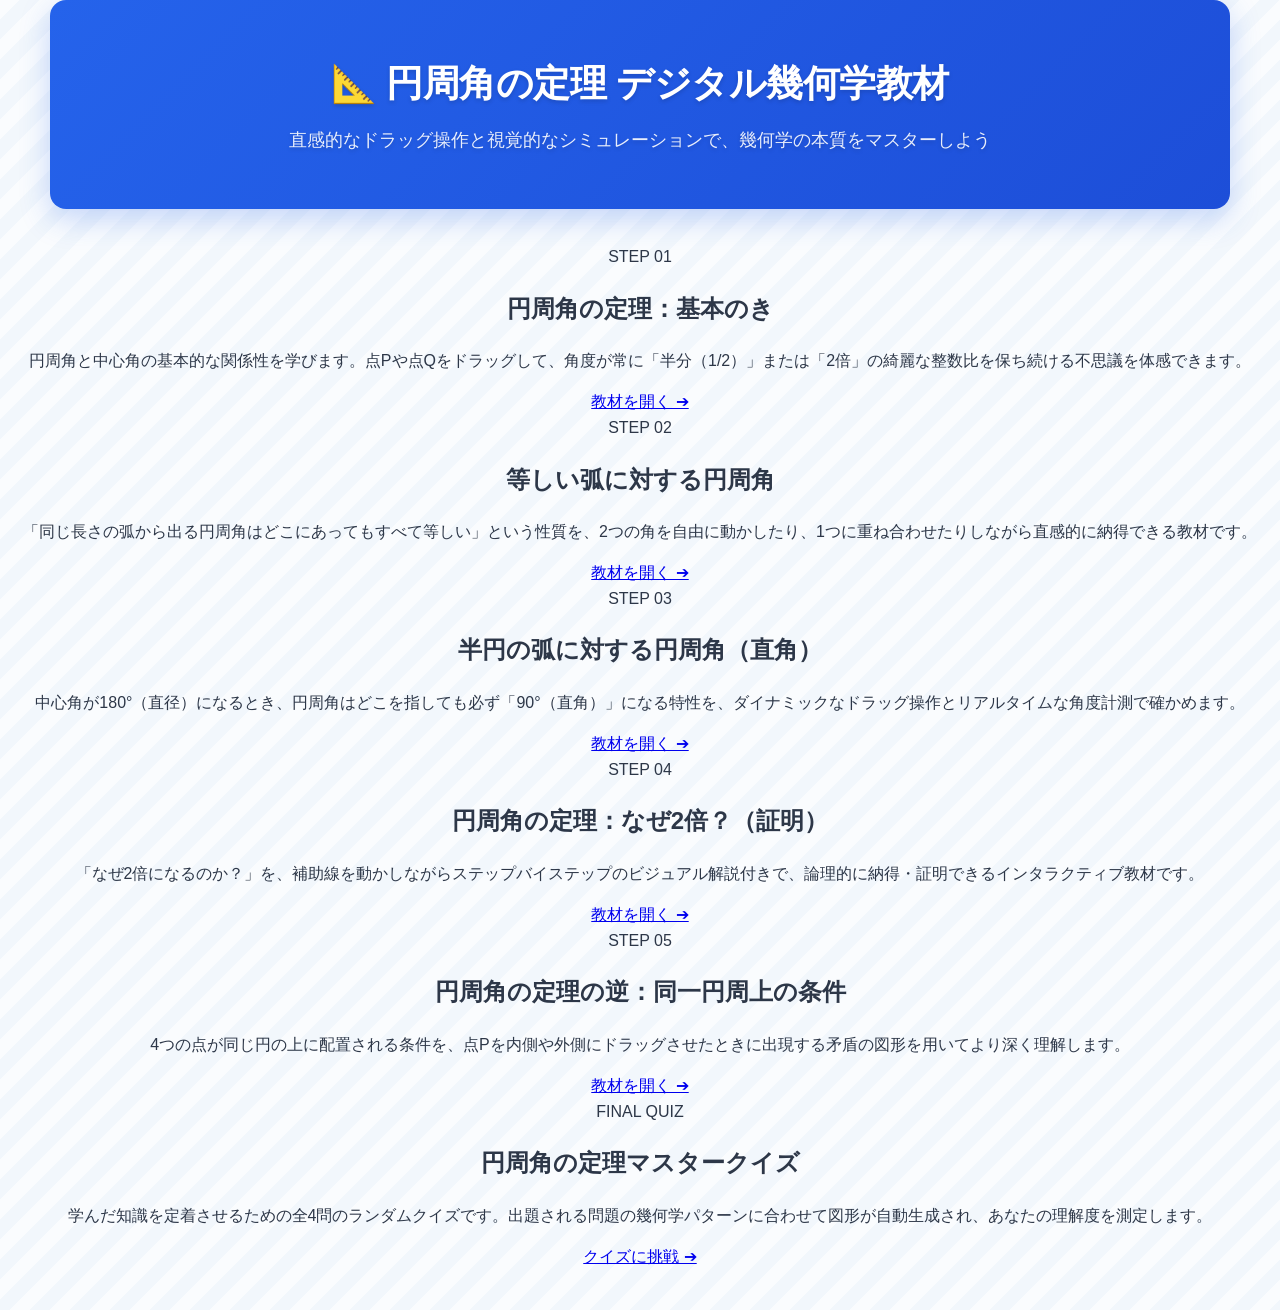
==== commit 6b7b04ef: "Update index.html" ====
--- a/index.html
+++ b/index.html
@@ -6,7 +6,7 @@
     <title>円周角の定理 デジタル教材ポータル</title>
     <link rel="stylesheet" href="style.css">
     <style>
-        header.hero-section {
+        header {
             background: linear-gradient(135deg, #2563eb, #1d4ed8);
             color: white;
             padding: 55px 20px;
@@ -17,137 +17,95 @@
             margin: 0 auto 35px auto;
             text-shadow: 0 2px 4px rgba(0,0,0,0.15);
         }
-        header.hero-section h1 { margin: 0; font-size: 2.3rem; font-weight: 800; }
-        header.hero-section p { margin: 12px 0 0 0; font-size: 1.1rem; opacity: 0.9; }
-        .grid {
-            display: grid;
-            grid-template-columns: repeat(auto-fit, minmax(320px, 1fr));
-            gap: 25px;
-            max-width: 1140px;
-            margin: 0 auto;
-            padding: 0 20px;
-            box-sizing: border-box;
+        header h1 {
+            margin: 0;
+            font-size: 2.3rem;
+            font-weight: 800;
+            letter-spacing: -0.5px;
         }
-        .card {
-            background: #ffffff;
-            border-radius: 14px;
-            box-shadow: 0 4px 16px rgba(15, 23, 42, 0.05);
-            border: 1px solid #e2e8f0;
-            display: flex;
-            flex-direction: column;
-            overflow: hidden;
-            transition: all 0.25s ease;
+        header p {
+            margin: 12px 0 0 0;
+            font-size: 1.1rem;
+            opacity: 0.9;
         }
-        .card:hover { transform: translateY(-4px); box-shadow: 0 12px 24px rgba(15, 23, 42, 0.1); }
-        .card-body { padding: 25px; flex-grow: 1; text-align: left; }
-        .step-badge {
-            display: inline-block;
-            background: #eff6ff;
-            color: #2563eb;
-            padding: 4px 10px;
-            border-radius: 6px;
-            font-size: 0.75rem;
-            font-weight: 700;
-            margin-bottom: 12px;
-        }
-        .card-title { margin: 0 0 10px 0; font-size: 1.25rem; font-weight: 700; color: #1e293b; }
-        .card-text { margin: 0; font-size: 0.95rem; color: #64748b; line-height: 1.5; }
-        .card-footer { padding: 15px 25px; background: #f8fafc; border-top: 1px solid #f1f5f9; text-align: right; }
-        .btn-link { color: #2563eb; text-decoration: none; font-weight: 700; font-size: 0.95rem; }
     </style>
 </head>
 <body>
 
-<header class="custom-header">
-    <a href="index.html" class="enhanced-home-btn">🏠 ホーム</a>
-    <button id="toggleViewBtn" class="toggle-view-btn">
-        <span id="toggleViewIcon">📱</span> <span id="toggleViewText">スマホ版に切り替える</span>
-    </button>
-</header>
+    <header>
+        <h1>📐 円周角の定理 デジタル幾何学教材</h1>
+        <p>直感的なドラッグ操作と視覚的なシミュレーションで、幾何学の本質をマスターしよう</p>
+    </header>
 
-<header class="hero-section">
-    <h1>📐 円周角の定理 デジタル数学教材</h1>
-    <p>動かして、目で見て、定理の本質を直感的に深く理解しよう</p>
-</header>
+    <main class="menu-container">
+        <div class="card-grid">
+            <div class="card">
+                <div class="card-body">
+                    <span class="step-badge">STEP 01</span>
+                    <h2 class="card-title">円周角の定理：基本のき</h2>
+                    <p class="card-text">円周角と中心角の基本的な関係性を学びます。点Pや点Qをドラッグして、角度が常に「半分（1/2）」または「2倍」の綺麗な整数比を保ち続ける不思議を体感できます。</p>
+                </div>
+                <div class="card-footer">
+                    <a href="step1.html" class="btn-link">教材を開く ➔</a>
+                </div>
+            </div>
 
-<main class="grid">
-    <div class="card">
-        <div class="card-body">
-            <span class="step-badge">STEP 01</span>
-            <h2 class="card-title">円周角の定理（基本法則）</h2>
-            <p class="card-text">点P・点Qを自由にドラッグして、中心角と円周角がどこでも「常に1:2の比率」を維持する不思議を体験できます。</p>
+            <div class="card">
+                <div class="card-body">
+                    <span class="step-badge">STEP 02</span>
+                    <h2 class="card-title">等しい弧に対する円周角</h2>
+                    <p class="card-text">「同じ長さの弧から出る円周角はどこにあってもすべて等しい」という性質を、2つの角を自由に動かしたり、1つに重ね合わせたりしながら直感的に納得できる教材です。</p>
+                </div>
+                <div class="card-footer">
+                    <a href="step2.html" class="btn-link">教材を開く ➔</a>
+                </div>
+            </div>
+
+            <div class="card">
+                <div class="card-body">
+                    <span class="step-badge">STEP 03</span>
+                    <h2 class="card-title">半円の弧に対する円周角（直角）</h2>
+                    <p class="card-text">中心角が180°（直径）になるとき、円周角はどこを指しても必ず「90°（直角）」になる特性を、ダイナミックなドラッグ操作とリアルタイムな角度計測で確かめます。</p>
+                </div>
+                <div class="card-footer">
+                    <a href="step3.html" class="btn-link">教材を開く ➔</a>
+                </div>
+            </div>
+
+            <div class="card">
+                <div class="card-body">
+                    <span class="step-badge">STEP 04</span>
+                    <h2 class="card-title">円周角の定理：なぜ2倍？（証明）</h2>
+                    <p class="card-text">「なぜ2倍になるのか？」を、補助線を動かしながらステップバイステップのビジュアル解説付きで、論理的に納得・証明できるインタラクティブ教材です。</p>
+                </div>
+                <div class="card-footer">
+                    <a href="step4.html" class="btn-link">教材を開く ➔</a>
+                </div>
+            </div>
+
+            <div class="card">
+                <div class="card-body">
+                    <span class="step-badge">STEP 05</span>
+                    <h2 class="card-title">円周角の定理の逆：同一円周上の条件</h2>
+                    <p class="card-text">4つの点が同じ円の上に配置される条件を、点Pを内側や外側にドラッグさせたときに出現する矛盾の図形を用いてより深く理解します。</p>
+                </div>
+                <div class="card-footer">
+                    <a href="step5.html" class="btn-link">教材を開く ➔</a>
+                </div>
+            </div>
+
+            <div class="card">
+                <div class="card-body">
+                    <span class="step-badge">FINAL QUIZ</span>
+                    <h2 class="card-title">円周角の定理マスタークイズ</h2>
+                    <p class="card-text">学んだ知識を定着させるための全4問のランダムクイズです。出題される問題の幾何学パターンに合わせて図形が自動生成され、あなたの理解度を測定します。</p>
+                </div>
+                <div class="card-footer">
+                    <a href="step6.html" class="btn-link">クイズに挑戦 ➔</a>
+                </div>
+            </div>
         </div>
-        <div class="card-footer"><a href="step1.html" class="btn-link">教材を開く ➔</a></div>
-    </div>
-    <div class="card">
-        <div class="card-body">
-            <span class="step-badge">STEP 02</span>
-            <h2 class="card-title">等しい弧に対する円周角</h2>
-            <p class="card-text">同じ長さの弧に対する円周角は、どこにあってもすべて角度が等しくなる性質を視覚的に確かめられます。</p>
-        </div>
-        <div class="card-footer"><a href="step2.html" class="btn-link">教材を開く ➔</a></div>
-    </div>
-    <div class="card">
-        <div class="card-body">
-            <span class="step-badge">STEP 03</span>
-            <h2 class="card-title">弧の長さと円周角の比例</h2>
-            <p class="card-text">弧の長さが2倍・3倍になると、そこから広がる円周角も綺麗に2倍・3倍へと比例していく法則を学習します。</p>
-        </div>
-        <div class="card-footer"><a href="step3.html" class="btn-link">教材を開く ➔</a></div>
-    </div>
-    <div class="card">
-        <div class="card-body">
-            <span class="step-badge">STEP 04</span>
-            <h2 class="card-title">半円の弧に対する円周角（直角）</h2>
-            <p class="card-text">直径から広がる円周角が、どこへ動かしても必ず「90°（直角）」に変身する特殊で重要なケースを確かめます。</p>
-        </div>
-        <div class="card-footer"><a href="step4.html" class="btn-link">教材を開く ➔</a></div>
-    </div>
-    <div class="card">
-        <div class="card-body">
-            <span class="step-badge">STEP 05</span>
-            <h2 class="card-title">円周角の定理の逆（証明）</h2>
-            <p class="card-text">4つの点が同じ円の上にある条件を、補助線をステップに沿って動かしながら論理的に納得・証明できる教材です。</p>
-        </div>
-        <div class="card-footer"><a href="step5.html" class="btn-link">教材を開く ➔</a></div>
-    </div>
-    <div class="card">
-        <div class="card-body">
-            <span class="step-badge">FINAL QUIZ</span>
-            <h2 class="card-title">円周角の定理マスタークイズ</h2>
-            <p class="card-text">学んだすべての知識を定着させるため、ランダムに出題される全20問の幾何学クイズに挑戦しましょう。</p>
-        </div>
-        <div class="card-footer"><a href="step6.html" class="btn-link">クイズに挑戦 ➔</a></div>
-    </div>
-</main>
+    </main>
 
-<script>
-document.addEventListener("DOMContentLoaded", () => {
-    const toggleViewBtn = document.getElementById("toggleViewBtn");
-    const toggleViewIcon = document.getElementById("toggleViewIcon");
-    const toggleViewText = document.getElementById("toggleViewText");
-    const body = document.body;
-
-    if(localStorage.getItem("forcedMobile") === "true") {
-        body.classList.add("forced-mobile");
-        toggleViewIcon.textContent = "💻";
-        toggleViewText.textContent = "PC版に切り替える";
-    }
-
-    toggleViewBtn.addEventListener("click", () => {
-        if (body.classList.contains("forced-mobile")) {
-            body.classList.remove("forced-mobile");
-            localStorage.setItem("forcedMobile", "false");
-            toggleViewIcon.textContent = "📱";
-            toggleViewText.textContent = "スマホ版に切り替える";
-        } else {
-            body.classList.add("forced-mobile");
-            localStorage.setItem("forcedMobile", "true");
-            toggleViewIcon.textContent = "💻";
-            toggleViewText.textContent = "PC版に切り替える";
-        }
-    });
-});
-</script>
 </body>
 </html>
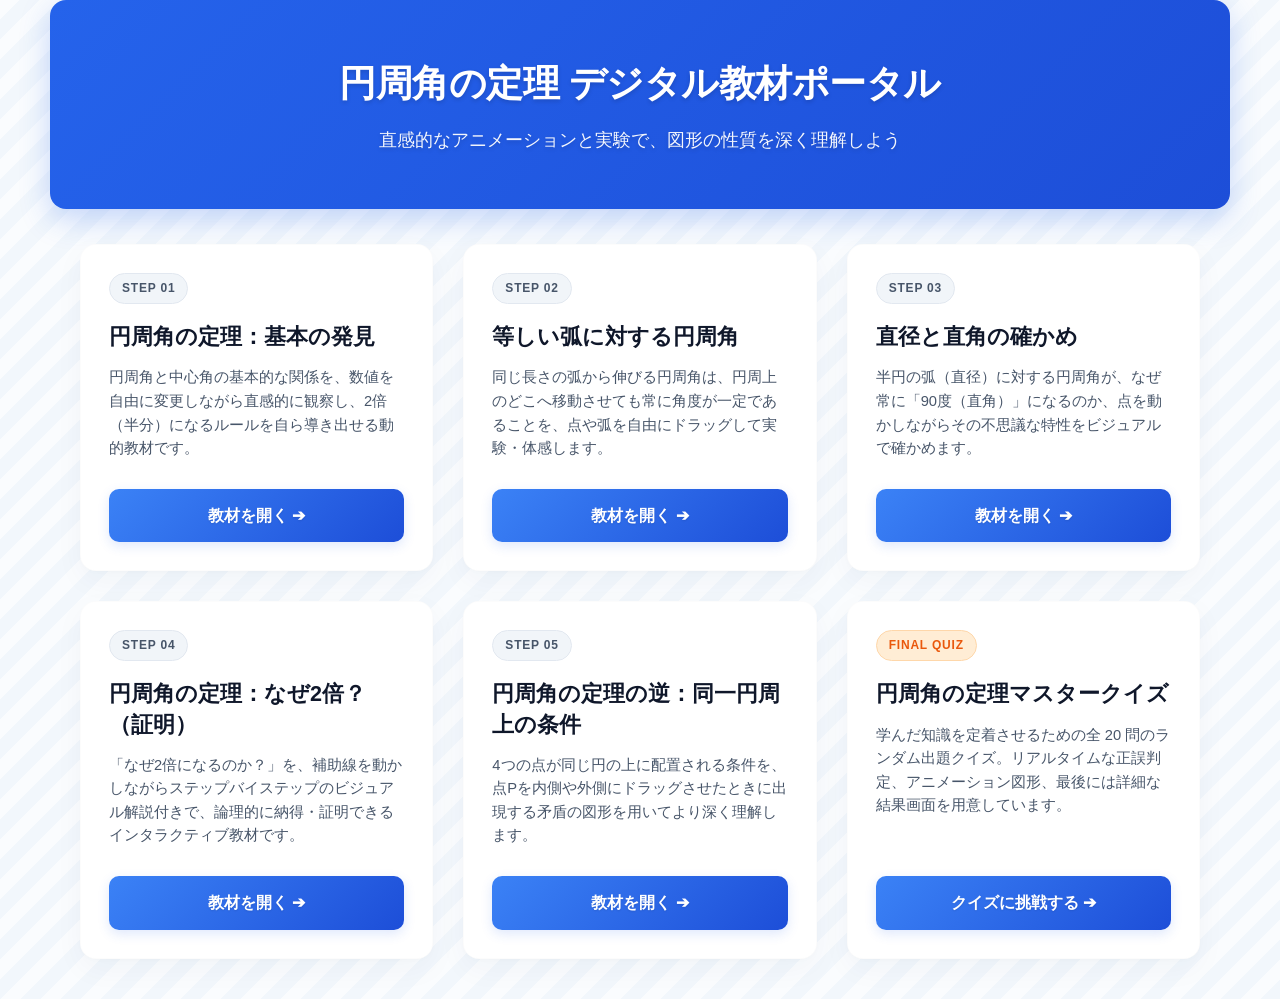
==== commit 9cf6f6c3: "Update index.html" ====
--- a/index.html
+++ b/index.html
@@ -6,8 +6,9 @@
     <title>円周角の定理 デジタル教材ポータル</title>
     <link rel="stylesheet" href="style.css">
     <style>
+        /* index.html固有の最高級モダンレイアウト記述 */
         header {
-            background: linear-gradient(135deg, #2563eb, #1d4ed8);
+            background: linear-gradient(135deg, #2563eb, #1d4ed8); /* 深みのある鮮やかなグラデーション */
             color: white;
             padding: 55px 20px;
             text-align: center;
@@ -17,33 +18,137 @@
             margin: 0 auto 35px auto;
             text-shadow: 0 2px 4px rgba(0,0,0,0.15);
         }
+
         header h1 {
             margin: 0;
             font-size: 2.3rem;
             font-weight: 800;
             letter-spacing: -0.5px;
         }
+
         header p {
             margin: 12px 0 0 0;
             font-size: 1.1rem;
-            opacity: 0.9;
+            opacity: 0.95;
+            font-weight: 500;
+        }
+
+        main {
+            max-width: 1140px;
+            margin: 0 auto;
+            padding: 0 10px;
+            width: 100%;
+            box-sizing: border-box;
+        }
+
+        .grid {
+            display: grid;
+            grid-template-columns: repeat(auto-fill, minmax(320px, 1fr));
+            gap: 30px;
+            text-align: left;
+        }
+
+        .card {
+            background-color: #ffffff;
+            border-radius: 16px;
+            /* 柔らかく大きな高級シャドウ */
+            box-shadow: 0 10px 30px rgba(0, 50, 100, 0.04), 0 2px 4px rgba(0, 0, 0, 0.01);
+            overflow: hidden;
+            display: flex;
+            flex-direction: column;
+            transition: transform 0.25s cubic-bezier(0.4, 0, 0.2, 1), box-shadow 0.25s cubic-bezier(0.4, 0, 0.2, 1);
+            border: 1px solid rgba(0,0,0,0.01);
+        }
+
+        .card:hover {
+            transform: translateY(-6px); /* ふわっと大きく浮き上がる */
+            box-shadow: 0 20px 40px rgba(0, 50, 100, 0.12);
+        }
+
+        .card-body {
+            padding: 28px;
+            flex-grow: 1;
+        }
+
+        .step-badge {
+            display: inline-block;
+            background-color: #f1f5f9;
+            color: #475569;
+            font-size: 0.75rem;
+            font-weight: 800;
+            padding: 5px 12px;
+            border-radius: 30px;
+            margin-bottom: 18px;
+            letter-spacing: 0.8px;
+            border: 1px solid #e2e8f0;
+        }
+        
+        .card:last-child .step-badge {
+            background-color: #ffedd5;
+            color: #ea580c;
+            border-color: #fed7aa;
+        }
+
+        .card-title {
+            margin: 0 0 14px 0;
+            font-size: 1.35rem;
+            font-weight: 800;
+            color: #0f172a;
+            line-height: 1.4;
+        }
+
+        .card-text {
+            margin: 0;
+            color: #475569;
+            font-size: 0.92rem;
+            line-height: 1.6;
+        }
+
+        .card-footer {
+            padding: 0 28px 28px 28px;
+            background-color: #ffffff;
+        }
+
+        .btn-link {
+            display: flex;
+            align-items: center;
+            justify-content: center;
+            background: linear-gradient(135deg, #3b82f6, #1d4ed8);
+            color: white;
+            text-decoration: none;
+            padding: 14px;
+            border-radius: 10px;
+            font-weight: 800;
+            font-size: 1rem;
+            box-shadow: 0 4px 12px rgba(37, 99, 235, 0.15);
+            text-shadow: 0 1px 2px rgba(0,0,0,0.1);
+            transition: all 0.2s ease;
+        }
+
+        .btn-link:hover {
+            background: linear-gradient(135deg, #60a5fa, #2563eb);
+            box-shadow: 0 6px 18px rgba(37, 99, 235, 0.3);
+            transform: translateY(-1px);
+        }
+        .btn-link:active {
+            transform: translateY(1px);
         }
     </style>
 </head>
 <body>
 
     <header>
-        <h1>📐 円周角の定理 デジタル幾何学教材</h1>
-        <p>直感的なドラッグ操作と視覚的なシミュレーションで、幾何学の本質をマスターしよう</p>
+        <h1>円周角の定理 デジタル教材ポータル</h1>
+        <p>直感的なアニメーションと実験で、図形の性質を深く理解しよう</p>
     </header>
 
-    <main class="menu-container">
-        <div class="card-grid">
+    <main>
+        <div class="grid">
             <div class="card">
                 <div class="card-body">
                     <span class="step-badge">STEP 01</span>
-                    <h2 class="card-title">円周角の定理：基本のき</h2>
-                    <p class="card-text">円周角と中心角の基本的な関係性を学びます。点Pや点Qをドラッグして、角度が常に「半分（1/2）」または「2倍」の綺麗な整数比を保ち続ける不思議を体感できます。</p>
+                    <h2 class="card-title">円周角の定理：基本の発見</h2>
+                    <p class="card-text">円周角と中心角の基本的な関係を、数値を自由に変更しながら直感的に観察し、2倍（半分）になるルールを自ら導き出せる動的教材です。</p>
                 </div>
                 <div class="card-footer">
                     <a href="step1.html" class="btn-link">教材を開く ➔</a>
@@ -54,7 +159,7 @@
                 <div class="card-body">
                     <span class="step-badge">STEP 02</span>
                     <h2 class="card-title">等しい弧に対する円周角</h2>
-                    <p class="card-text">「同じ長さの弧から出る円周角はどこにあってもすべて等しい」という性質を、2つの角を自由に動かしたり、1つに重ね合わせたりしながら直感的に納得できる教材です。</p>
+                    <p class="card-text">同じ長さの弧から伸びる円周角は、円周上のどこへ移動させても常に角度が一定であることを、点や弧を自由にドラッグして実験・体感します。</p>
                 </div>
                 <div class="card-footer">
                     <a href="step2.html" class="btn-link">教材を開く ➔</a>
@@ -64,8 +169,8 @@
             <div class="card">
                 <div class="card-body">
                     <span class="step-badge">STEP 03</span>
-                    <h2 class="card-title">半円の弧に対する円周角（直角）</h2>
-                    <p class="card-text">中心角が180°（直径）になるとき、円周角はどこを指しても必ず「90°（直角）」になる特性を、ダイナミックなドラッグ操作とリアルタイムな角度計測で確かめます。</p>
+                    <h2 class="card-title">直径と直角の確かめ</h2>
+                    <p class="card-text">半円の弧（直径）に対する円周角が、なぜ常に「90度（直角）」になるのか、点を動かしながらその不思議な特性をビジュアルで確かめます。</p>
                 </div>
                 <div class="card-footer">
                     <a href="step3.html" class="btn-link">教材を開く ➔</a>
@@ -98,10 +203,10 @@
                 <div class="card-body">
                     <span class="step-badge">FINAL QUIZ</span>
                     <h2 class="card-title">円周角の定理マスタークイズ</h2>
-                    <p class="card-text">学んだ知識を定着させるための全4問のランダムクイズです。出題される問題の幾何学パターンに合わせて図形が自動生成され、あなたの理解度を測定します。</p>
-                </div>
-                <div class="card-footer">
-                    <a href="step6.html" class="btn-link">クイズに挑戦 ➔</a>
+                    <p class="card-text">学んだ知識を定着させるための全 20 問のランダム出題クイズ。リアルタイムな正誤判定、アニメーション図形、最後には詳細な結果画面を用意しています。</p>
+                </div>
+                <div class="card-footer">
+                    <a href="step6.html" class="btn-link">クイズに挑戦する ➔</a>
                 </div>
             </div>
         </div>
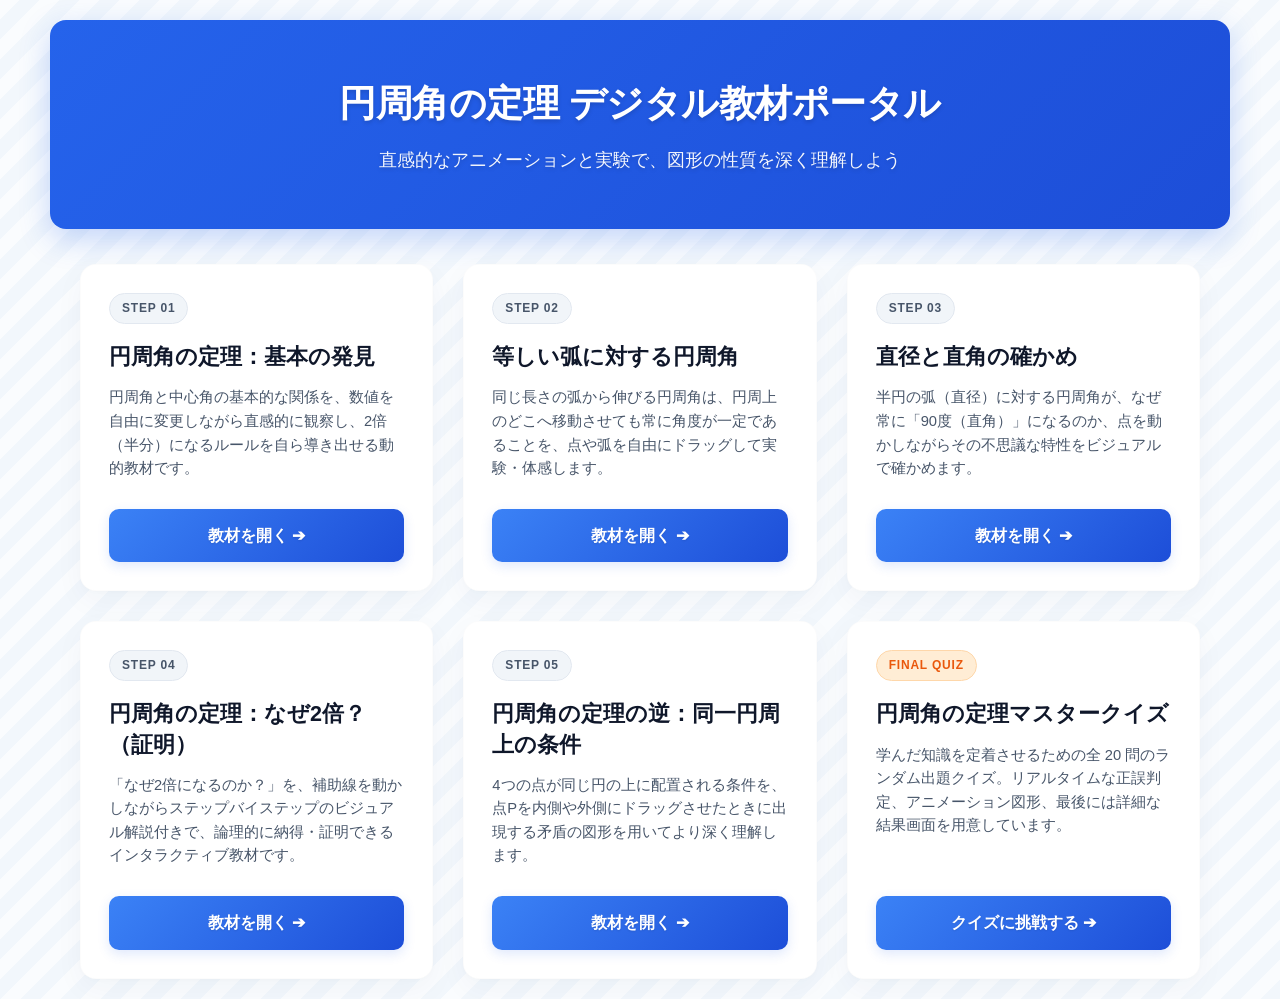
==== commit ace98d97: "Update index.html" ====
--- a/index.html
+++ b/index.html
@@ -137,6 +137,12 @@
 </head>
 <body>
 
+    <div id="orientation-warning">
+    　<div class="icon">🔄</div>
+    　<h2>フルサイズ（横長画面）でご覧ください</h2>
+    　<p>このコンテンツは横長画面用に最適化されています。<br>ブラウザのウィンドウ幅を広げるか、スマートフォン・タブレットを横向きに回転させてください。</p>
+　　</div>
+
     <header>
         <h1>円周角の定理 デジタル教材ポータル</h1>
         <p>直感的なアニメーションと実験で、図形の性質を深く理解しよう</p>
--- a/style.css
+++ b/style.css
@@ -1,16 +1,20 @@
 @charset "UTF-8";
 
 /* ==========================================================================
-   全般的な基本スタイル設定
+   全般的な基本スタイル設定（洗練された清潔感のあるストライプ背景）
    ========================================================================== */
 body {
     font-family: 'Helvetica Neue', Arial, 'Hiragino Kaku Gothic ProN', 'Hiragino Sans', Meiryo, sans-serif;
     text-align: center;
     margin: 0;
-    padding: 0 0 40px 0;
-    color: #2d3748;
+    padding: 20px;
+    color: #2d3748; /* 文字色を少し濃くしてくっきりと */
     line-height: 1.6;
+
+    /* 清潔感のある、気持ち悪さのないアイスブルー */
     background-color: #f2f7fc;
+    
+    /* 純白の細い斜めラインを等間隔で引くCSS幾何学デザイン */
     background-image: linear-gradient(
         135deg, 
         rgba(255, 255, 255, 0.6) 25%, 
@@ -22,186 +26,515 @@
         transparent
     );
     background-size: 40px 40px;
-}
-
-/* ==========================================================================
-   新設：最高級モダン共通ヘッダー
-   ========================================================================== */
-.custom-header {
+    
+    /* 非常に静かに、心地よくラインが流れ続けるアニメーション */
+    animation: cleanStripes 40s linear infinite;
+}
+
+@keyframes cleanStripes {
+    0% { background-position: 0 0; }
+    100% { background-position: 40px 40px; }
+}
+
+/* タイトルなどの装飾（一貫性を持たせるため追加） */
+h2 {
+    font-weight: 800;
+    color: #0f172a;
+    margin-top: 30px;
+    margin-bottom: 5px;
+}
+
+/* 共通の説明テキストスタイル */
+.description {
+    max-width: 620px;
+    margin: 0 auto 20px auto;
+    font-size: 0.98em;
+    line-height: 1.6;
+    color: #4a5568;
+    background: rgba(255, 255, 255, 0.7);
+    padding: 10px 15px;
+    border-radius: 30px;
+    display: inline-block;
+    box-shadow: 0 2px 8px rgba(0,0,0,0.02);
+}
+
+/* ==========================================================================
+   レイアウトコンテナ（全ページで破綻しない共通分割定義）
+   ========================================================================== */
+.container { 
+    display: flex; 
+    flex-direction: row; 
+    align-items: flex-end; /* 下側を綺麗に揃える */
+    justify-content: center; 
+    gap: 50px; 
+    max-width: 1300px; 
+    margin: 40px auto; 
+    padding: 0 20px;
+    box-sizing: border-box;
+}
+
+/* ==========================================================================
+   作図キャンバスまわりのデザイン（立体的なシャドウ）
+   ========================================================================= */
+.canvas-area,
+.canvas-container {
+    display: flex;
+    flex-direction: column;
+    align-items: center;
+    flex: 0 0 auto;
+}
+
+canvas {
+    border: none;
+    background-color: #ffffff;
+    border-radius: 16px; /* 角をより丸くしてモダンに */
+    box-shadow: 0 12px 30px rgba(0, 50, 100, 0.08), 0 2px 4px rgba(0, 0, 0, 0.02);
+    cursor: pointer;
+    transition: transform 0.2s ease;
+}
+canvas:hover {
+    transform: scale(1.01); /* マウスを乗せるとわずかに浮き上がる */
+}
+
+/* ==========================================================================
+   コントロール・角度表示エリア（カード型の高級感あるデザイン）
+   ========================================================================== */
+.controls {
+    width: 100%;
+    margin-bottom: 15px;
+    background: #ffffff;
+    padding: 20px 25px;
+    border-radius: 14px;
+    box-shadow: 0 10px 25px rgba(0, 50, 100, 0.05);
+    box-sizing: border-box;
+    display: flex;
+    flex-direction: column;
+    gap: 15px;
+    align-items: center;
+    justify-content: center;
+    border: 1px solid rgba(0, 123, 255, 0.05);
+    font-size: 0.95rem;
+    color: #334155;
+}
+
+.controls label {
+    display: flex;
+    align-items: center;
+    justify-content: center;
+    gap: 12px;
+    font-weight: 700;
+    color: #2d3748;
+    font-size: 1.05rem;
+}
+
+/* 数値入力フォーム（STEP1用） */
+input[type="number"] {
+    padding: 8px 12px;
+    border: 2px solid #cbd5e1;
+    border-radius: 8px;
+    font-size: 1.05rem;
+    font-weight: bold;
+    width: 80px;
+    text-align: center;
+    color: #1e293b;
+    background-color: #f8fafc;
+    transition: all 0.2s ease;
+}
+input[type="number"]:focus {
+    border-color: #3b82f6;
+    background-color: #ffffff;
+    outline: none;
+    box-shadow: 0 0 0 3px rgba(59, 130, 246, 0.15);
+}
+
+/* スライダーバー */
+input[type="range"] {
+    -webkit-appearance: none;
+    appearance: none;
+    width: 280px;
+    height: 8px;
+    background: #e2e8f0;
+    border-radius: 6px;
+    outline: none;
+    vertical-align: middle;
+    margin-left: 10px;
+}
+input[type="range"]::-webkit-slider-thumb {
+    -webkit-appearance: none;
+    width: 22px;
+    height: 22px;
+    border-radius: 50%;
+    background: linear-gradient(135deg, #3b82f6, #1d4ed8); /* 青のグラデーションツマミ */
+    cursor: pointer;
+    box-shadow: 0 2px 6px rgba(29, 78, 216, 0.3);
+    transition: transform 0.1s ease, background 0.2s;
+}
+input[type="range"]::-webkit-slider-thumb:hover {
+    transform: scale(1.15);
+    background: linear-gradient(135deg, #60a5fa, #1d4ed8);
+}
+
+#angleVal {
+    display: inline-block;
+    min-width: 40px;
+    text-align: right;
+    color: #2563eb;
+    font-size: 1.2rem;
+    font-weight: 800;
+}
+
+/* 角度の数値表示バッジ（色みをはっきりと、読みやすく変更） */
+.angle-display {
+    font-weight: 800;
+    padding: 8px 16px;
+    border-radius: 30px;
+    font-size: 1rem;
+    letter-spacing: 0.5px;
+    box-shadow: 0 2px 8px rgba(0,0,0,0.04);
+}
+#pAngleDisplay { color: #dc2626; background-color: #fee2e2; border: 1px solid #fca5a5; }
+#qAngleDisplay { color: #16a34a; background-color: #dcfce7; border: 1px solid #86efac; }
+
+.hint {
+    font-size: 0.88em;
+    font-weight: bold;
+    color: #475569;
+    margin-top: 12px;
+    background: #e2e8f0;
+    padding: 6px 16px;
+    border-radius: 30px;
+    display: inline-block;
+}
+
+/* ==========================================================================
+   ボタンのデザイン（地味さをなくした最高級のグラデーション仕様）
+   ========================================================================== */
+.btn-group {
     display: flex;
     justify-content: space-between;
-    align-items: center;
-    background: rgba(255, 255, 255, 0.95);
-    backdrop-filter: blur(8px);
-    padding: 12px 24px;
-    box-shadow: 0 4px 20px rgba(15, 23, 42, 0.08);
-    position: sticky;
-    top: 0;
-    z-index: 1000;
-    margin-bottom: 25px;
-    border-bottom: 1px solid rgba(226, 232, 240, 0.8);
-    box-sizing: border-box;
+    gap: 12px;
+    margin-top: 20px;
+    padding-top: 0;
     width: 100%;
 }
 
-/* 劇的に目立つようにしたホームボタン */
-.custom-header .enhanced-home-btn {
+.controls button,
+.btn-group button {
+    flex: 1;
+    min-width: 0;
+    padding: 12px 14px;
+    font-weight: 800;
+    font-size: 0.95rem;
+    cursor: pointer;
+    /* 鮮やかで美しい青の立体グラデーション */
+    background: linear-gradient(135deg, #3b82f6, #1d4ed8);
+    color: white;
+    border: none;
+    border-radius: 4px;
     display: inline-flex;
     align-items: center;
-    gap: 8px;
-    background: linear-gradient(135deg, #2563eb, #1d4ed8);
+    justify-content: center;
+    gap: 6px;
+    box-shadow: 0 4px 12px rgba(37, 99, 235, 0.2);
+    text-shadow: 0 1px 2px rgba(0,0,0,0.1);
+    transition: all 0.2s cubic-bezier(0.4, 0, 0.2, 1);
+    white-space: nowrap;
+    margin: 0 !important;
+}
+
+/* スマホ等でのボタン縦並び調整 */
+.controls { flex-direction: column; }
+@media (min-width: 400px) { .controls { flex-direction: row; flex-wrap: wrap; } }
+
+button:hover:not(:disabled) {
+    background: linear-gradient(135deg, #60a5fa, #2563eb);
+    box-shadow: 0 6px 18px rgba(37, 99, 235, 0.35);
+    transform: translateY(-2px); /* ボタンが少し浮く */
+}
+button:active:not(:disabled) {
+    transform: translateY(1px); /* 押した時に凹む心地よいフィードバック */
+    box-shadow: 0 2px 6px rgba(37, 99, 235, 0.2);
+}
+button:disabled {
+    background: #e2e8f0;
+    color: #94a3b8;
+    box-shadow: none;
+    text-shadow: none;
+    cursor: not-allowed;
+}
+
+/* リセット系ボタン（シックで洗練されたダークグレー） */
+#resetBtn,
+#resetBlanksBtn {
+    background: linear-gradient(135deg, #64748b, #334155);
+    box-shadow: 0 4px 12px rgba(51, 65, 85, 0.2);
+}
+#resetBtn:hover,
+#resetBlanksBtn:hover {
+    background: linear-gradient(135deg, #94a3b8, #475569);
+    box-shadow: 0 6px 18px rgba(51, 65, 85, 0.35);
+}
+
+/* ==========================================================================
+   右側：解説パネル・ステップカードのデザイン
+   ========================================================================== */
+.panel {
+    flex: 1 1 580px;
+    max-width: 580px;
+    text-align: left;
+    background: #f8fafc;
+    padding: 25px;
+    border-radius: 12px;
+    box-shadow: 0 1px 3px rgba(0,0,0,0.05);
+    box-sizing: border-box;
+    display: flex;
+    flex-direction: column;
+    border: 1px solid rgba(0,0,0,0.02);
+    margin-bottom: 5px;
+}
+
+.panel h3 {
+    margin-top: 0;
+    color: #0f172a;
+    font-size: 1.2rem;
+    font-weight: 800;
+    border-bottom: 2px solid #f1f5f9;
+    padding-bottom: 12px;
+    margin-bottom: 15px;
+}
+
+.panel hr {
+    border: 0;
+    border-top: 1px solid #e2e8f0;
+    margin-bottom: 20px;
+}
+
+.click-notice {
+    background-color: #fff7ed;
+    color: #ea580c;
+    border: 1px solid #ffedd5;
+    padding: 12px 15px;
+    border-radius: 10px;
+    font-size: 0.95em;
+    font-weight: 800;
+    margin-bottom: 20px;
+    text-align: center;
+    box-shadow: 0 2px 6px rgba(234, 88, 12, 0.04);
+}
+
+.proof-step {
+    min-height: 160px;
+    font-size: 0.95rem;
+    line-height: 1.7;
+    color: #334155;
+    margin-bottom: 15px;
+    padding: 16px;
+    border-left: 6px solid #cbd5e1;
+    background: #f8fafc;
+    border-radius: 0 10px 10px 0;
+    transition: all 0.3s cubic-bezier(0.4, 0, 0.2, 1);
+    opacity: 0.5;
+}
+
+/* 証明ステップの一覧を出すページ用のアクティブ表示 */
+.proof-step.active {
+    border-left-color: #2563eb;
+    background: #eff6ff;
+    box-shadow: 0 6px 15px rgba(37, 99, 235, 0.06);
+    opacity: 1;
+    transform: translateX(4px); /* アクティブなステップが右に少しズレて際立つ */
+}
+.proof-step strong {
+    font-size: 1.1rem;
+    color: #0f172a;
+    display: inline-block;
+    margin-bottom: 8px;
+}
+
+/* ==========================================================================
+   伏せ字（シークレットマスク）のデザイン
+   ========================================================================== */
+.secret-blank {
+    display: inline-block;
+    background: linear-gradient(135deg, #fef3c7, #fde68a); /* うっすらグラデーション */
+    border: 1px dashed #d97706 !important;
+    color: transparent !important;
+    padding: 4px 10px;
+    margin: 2px 4px;
+    border-radius: 6px;
+    user-select: none;
+    transition: all 0.2s ease;
+    font-weight: bold;
+    position: relative;
+    text-shadow: none !important;
+    pointer-events: none;
+    box-shadow: 0 2px 4px rgba(217, 119, 6, 0.05);
+}
+
+.proof-step.active .secret-blank:not(.revealed) {
+    cursor: pointer;
+    pointer-events: auto;
+}
+.proof-step.active .secret-blank:not(.revealed):hover {
+    background: linear-gradient(135deg, #fde68a, #fcd34d);
+    border-color: #b45309 !important;
+    transform: scale(1.05);
+    box-shadow: 0 4px 8px rgba(217, 119, 6, 0.15);
+}
+
+.secret-blank.revealed {
+    background: linear-gradient(135deg, #f0fdf4, #dcfce7) !important;
+    border: 1px solid #16a34a !important;
+    color: #14532d !important;
+    cursor: default;
+    pointer-events: none;
+    transform: none !important;
+    box-shadow: none;
+}
+
+.secret-blank mjx-container { visibility: hidden; }
+.secret-blank.revealed mjx-container { visibility: visible; }
+
+/* ==========================================================================
+   右下：固定配置の家ボタン（🏠）＆極上モダンツールチップ
+   ========================================================================== */
+.home-btn {
+    position: fixed; 
+    bottom: 25px; 
+    right: 25px; 
+    z-index: 9999; 
+    background: linear-gradient(135deg, #2563eb, #1d4ed8); 
+    color: white; 
+    width: 56px; 
+    height: 56px; 
+    border-radius: 50%; 
+    display: flex; 
+    align-items: center; 
+    justify-content: center; 
+    text-decoration: none; 
+    font-size: 24px; 
+    box-shadow: 0 4px 14px rgba(37, 99, 235, 0.4); 
+    transition: transform 0.25s cubic-bezier(0.34, 1.56, 0.64, 1); /* 弾むような小気味いい動き */
+}
+
+/* カーソルが乗ったときのボタン本体の拡大 */
+.home-btn:hover {
+    transform: scale(1.1) rotate(-5deg); /* わずかに傾けて遊び心をプラス */
+}
+
+/* ツールチップ（吹き出し本体） */
+.home-btn::after {
+    content: "ポータルに戻る";
+    position: absolute;
+    bottom: 74px; /* ボタンとの距離を最適化 */
+    right: 0;
+    background: rgba(15, 23, 42, 0.95); /* 深いネイビー＋わずかな透過 */
+    backdrop-filter: blur(4px); /* 背景をほんのりぼかすモダンエフェクト */
     color: #ffffff;
-    text-decoration: none;
-    padding: 10px 18px;
-    border-radius: 8px;
-    font-weight: bold;
-    font-size: 0.95rem;
-    box-shadow: 0 4px 12px rgba(37, 99, 235, 0.35);
-    transition: all 0.25s cubic-bezier(0.4, 0, 0.2, 1);
-}
-.custom-header .enhanced-home-btn:hover {
-    transform: translateY(-1px);
-    box-shadow: 0 6px 16px rgba(37, 99, 235, 0.45);
-    background: linear-gradient(135deg, #1d4ed8, #1e40af);
-}
-
-/* トグル式：単一の版切り替えボタン */
-.custom-header .toggle-view-btn {
-    background: #ffffff;
-    color: #1e293b;
-    border: 2px solid #cbd5e1;
-    padding: 9px 16px;
-    border-radius: 8px;
-    font-weight: 700;
-    font-size: 0.9rem;
-    cursor: pointer;
-    transition: all 0.2s ease;
-    display: inline-flex;
-    align-items: center;
-    gap: 6px;
-    box-shadow: 0 2px 5px rgba(0,0,0,0.04);
-}
-.custom-header .toggle-view-btn:hover {
-    background: #f8fafc;
-    border-color: #94a3b8;
-}
-
-/* ==========================================================================
-   ナビゲーションボタン群・高級吹き出しツールチップ
-   ========================================================================== */
-.nav-tooltip-wrapper {
-    position: relative;
-    display: inline-block;
-}
-
-.nav-tooltip-wrapper button,
-.controls button {
-    padding: 10px 16px;
-    font-size: 0.95rem;
-    cursor: pointer;
-    border-radius: 6px;
-    border: 1px solid #cbd5e1;
-    background: #ffffff;
-    transition: all 0.2s;
+    font-size: 11px;
     font-weight: 600;
-}
-
-.nav-tooltip-wrapper button:disabled {
-    opacity: 0.4;
-    cursor: not-allowed;
-}
-
-/* 汎用吹き出しツールチップ */
-.nav-tooltip-wrapper .tooltip-text {
-    visibility: hidden;
-    width: 160px;
-    background-color: rgba(15, 23, 42, 0.96);
-    color: #ffffff;
-    text-align: center;
-    border-radius: 8px;
-    padding: 8px 12px;
-    position: absolute;
-    z-index: 1100;
-    bottom: 130%;
-    left: 50%;
-    transform: translateX(-50%) translateY(6px);
+    letter-spacing: 0.5px;
+    padding: 7px 14px;
+    border-radius: 20px; /* 丸みのあるカプセル型にして今風に */
+    white-space: nowrap;
+    box-shadow: 0 10px 20px rgba(15, 23, 42, 0.15), 0 3px 6px rgba(15, 23, 42, 0.1);
     opacity: 0;
-    font-size: 0.8rem;
-    font-weight: 600;
-    line-height: 1.4;
-    transition: opacity 0.2s, transform 0.2s;
     pointer-events: none;
-    box-shadow: 0 6px 16px rgba(0, 0, 0, 0.2);
-}
-.nav-tooltip-wrapper .tooltip-text::after {
+    transform: translateY(8px) scale(0.95); /* 下から小さく湧き出るような初期状態 */
+    transition: opacity 0.2s cubic-bezier(0.4, 0, 0.2, 1), 
+                transform 0.2s cubic-bezier(0.4, 0, 0.2, 1);
+}
+
+/* 吹き出しの小さな三角形（矢印）を新規追加！ */
+.home-btn::before {
     content: "";
     position: absolute;
-    top: 100%;
-    left: 50%;
-    margin-left: -6px;
-    border-width: 6px;
+    bottom: 66px;
+    right: 22px; /* ボタンの中央に綺麗に合わせる調整 */
+    border-width: 5px 5px 0 5px;
     border-style: solid;
-    border-color: rgba(15, 23, 42, 0.96) transparent transparent transparent;
-}
-
-/* 初期状態：通常テキストを表示、アイコンは隠す */
-.btn-text-normal { display: inline; }
-.btn-text-icon { display: none; }
-
-/* ==========================================================================
-   レイアウト用共通設定
-   ========================================================================== */
-.container {
-    display: flex;
-    flex-direction: row;
+    border-color: rgba(15, 23, 42, 0.95) transparent transparent transparent;
+    opacity: 0;
+    pointer-events: none;
+    transform: translateY(8px);
+    transition: opacity 0.2s cubic-bezier(0.4, 0, 0.2, 1), 
+                transform 0.2s cubic-bezier(0.4, 0, 0.2, 1);
+}
+
+/* ホバーしたときに吹き出しと矢印をふわっと連動表示 */
+.home-btn:hover::after,
+.home-btn:hover::before {
+    opacity: 1;
+    transform: translateY(0) scale(1);
+}
+
+/* ==========================================================================
+   レスポンシブメディアクエリ（全画面対応）
+   ========================================================================== */
+@media (max-width: 1024px) {
+    .container {
+        flex-direction: column;
+        align-items: center;
+        gap: 30px;
+    }
+    .panel {
+        max-width: 100%;
+        width: 100%;
+        min-width: 100%;
+    }
+}
+
+/* ==========================================================================
+   【共通追加】縦長画面・ウィンドウ縮小時のフルサイズ催促警告画面
+   ========================================================================== */
+#orientation-warning {
+    display: none;
+    position: fixed;
+    top: 0;
+    left: 0;
+    width: 100%;
+    height: 100%;
+    background-color: rgba(15, 23, 42, 0.95); /* 深みのある濃紺背景 */
+    color: #ffffff;
+    z-index: 9999;
+    flex-direction: column;
     justify-content: center;
-    align-items: flex-start;
-    gap: 30px;
-    max-width: 1200px;
-    margin: 0 auto;
-    padding: 0 20px;
+    align-items: center;
+    text-align: center;
+    padding: 30px;
     box-sizing: border-box;
-}
-
-canvas {
-    background: #ffffff;
-    border-radius: 8px;
-    box-shadow: 0 4px 12px rgba(0,0,0,0.06);
-}
-
-.controls {
-    margin-bottom: 15px;
-    background: #ffffff;
-    padding: 15px;
-    border-radius: 8px;
-    box-shadow: 0 2px 8px rgba(0,0,0,0.04);
-    display: flex;
-    flex-wrap: wrap;
-    gap: 12px;
-    align-items: center;
-    justify-content: center;
-}
-
-/* ==========================================================================
-   スマホ版スタイル変更（独立した2階層分離設計により赤線エラーを完全排除）
-   ========================================================================== */
-
-/* 1. body.forced-mobile（トグルボタンON時） */
-body.forced-mobile .custom-header { padding: 10px 16px; }
-body.forced-mobile .btn-text-normal { display: none !important; }
-body.forced-mobile .btn-text-icon { display: inline !important; font-size: 1.35rem; line-height: 1; }
-body.forced-mobile .nav-tooltip-wrapper button { padding: 8px 12px !important; min-width: 50px; }
-body.forced-mobile .nav-tooltip-wrapper:hover .tooltip-text { visibility: visible; opacity: 1; transform: translateX(-50%) translateY(0); }
-body.forced-mobile .container { flex-direction: column !important; align-items: center !important; gap: 20px !important; }
-body.forced-mobile canvas { max-width: 100% !important; height: auto !important; }
-
-/* 2. 実際の画面幅が狭い時（ブレイクポイント: 768px） */
-@media (max-width: 768px) {
-    .custom-header { padding: 10px 16px; }
-    .btn-text-normal { display: none !important; }
-    .btn-text-icon { display: inline !important; font-size: 1.35rem; line-height: 1; }
-    .nav-tooltip-wrapper button { padding: 8px 12px !important; min-width: 50px; }
-    .nav-tooltip-wrapper:hover .tooltip-text { visibility: visible; opacity: 1; transform: translateX(-50%) translateY(0); }
-    .container { flex-direction: column !important; align-items: center !important; gap: 20px !important; }
-    canvas { max-width: 100% !important; height: auto !important; }
-}
+    font-family: sans-serif;
+}
+
+#orientation-warning .icon {
+    font-size: 3.5rem;
+    margin-bottom: 20px;
+    animation: rotateHint 2s infinite ease-in-out;
+}
+
+#orientation-warning h2 {
+    font-size: 1.6rem;
+    font-weight: 800;
+    margin: 0 0 15px 0;
+    letter-spacing: -0.5px;
+}
+
+#orientation-warning p {
+    font-size: 1rem;
+    color: #94a3b8;
+    line-height: 1.6;
+    margin: 0;
+}
+
+@keyframes rotateHint {
+    0% { transform: rotate(0deg); }
+    50% { transform: rotate(-90deg); }
+    100% { transform: rotate(0deg); }
+}
+
+/* 横幅が950px未満、または画面が縦長（ポートレート）の場合に警告を強制表示 */
+@media (max-width: 949px), (orientation: portrait) {
+    #orientation-warning {
+        display: flex !important;
+    }
+}
